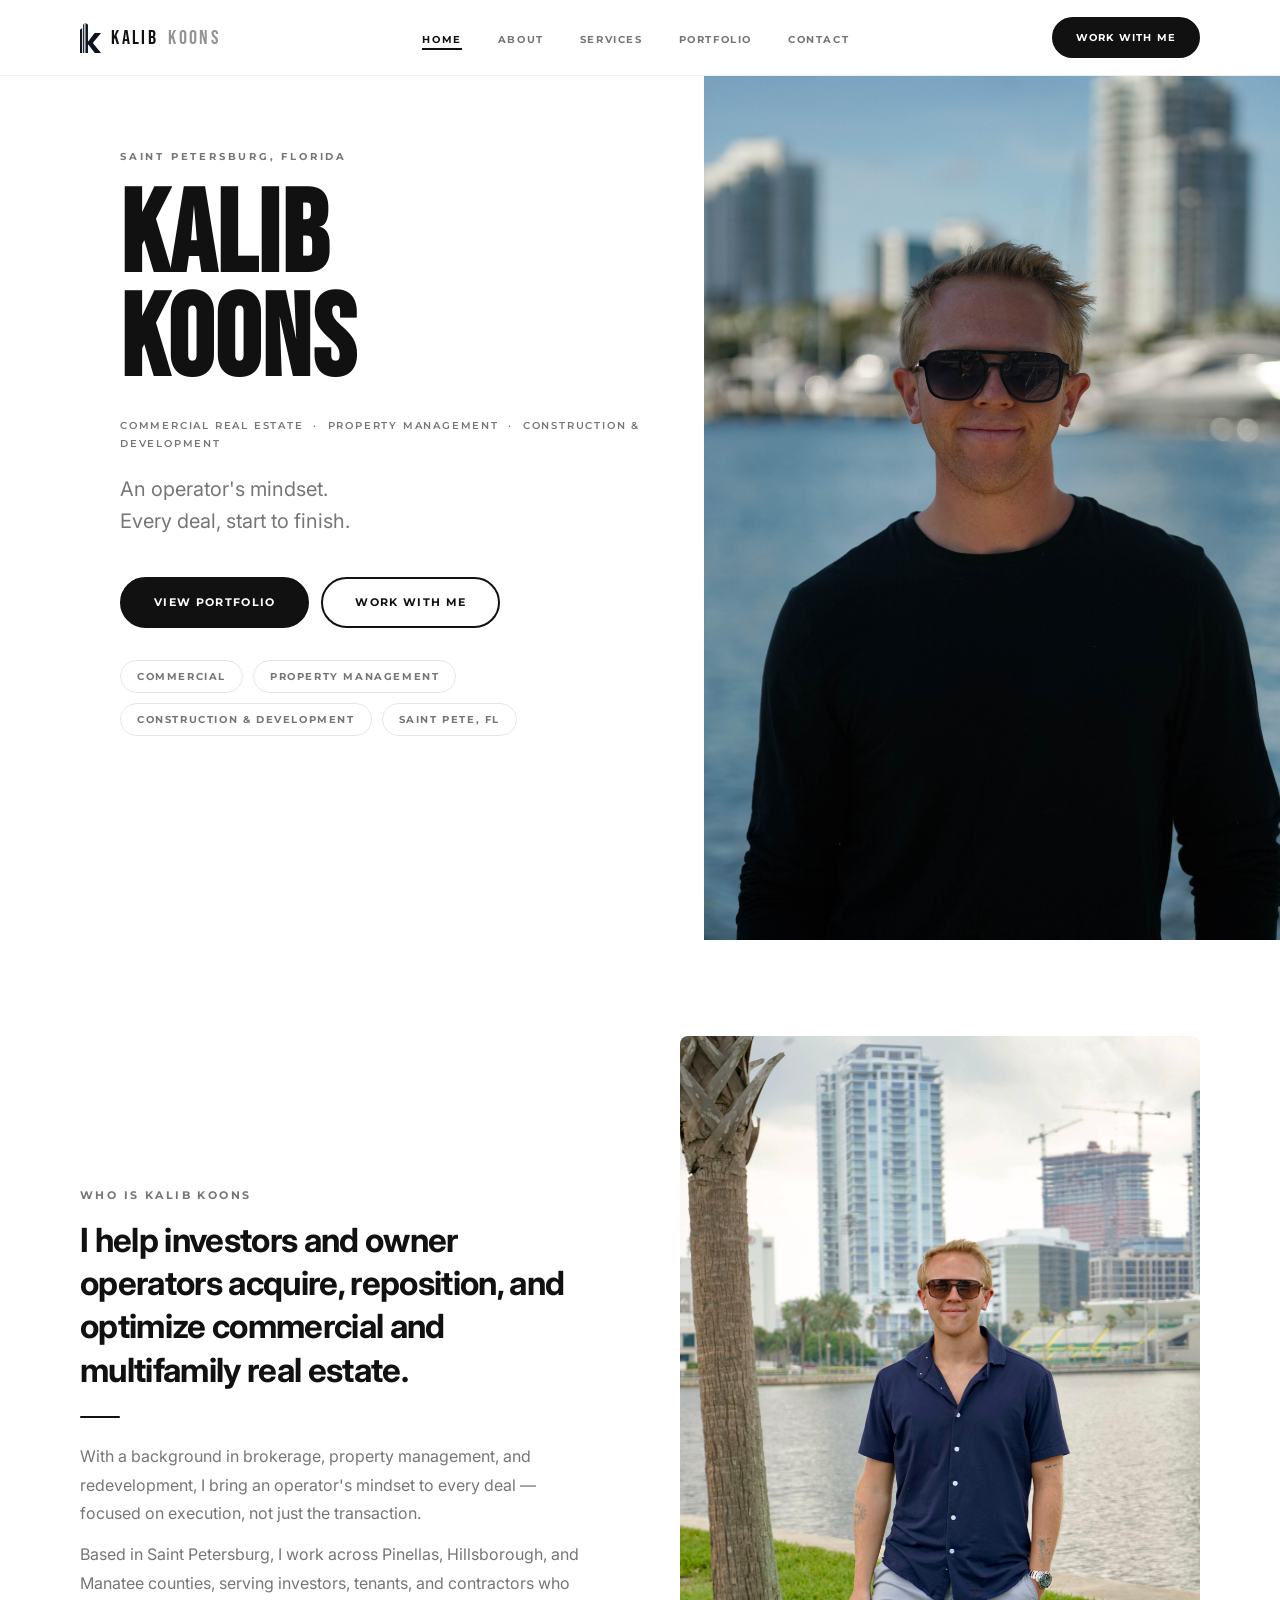
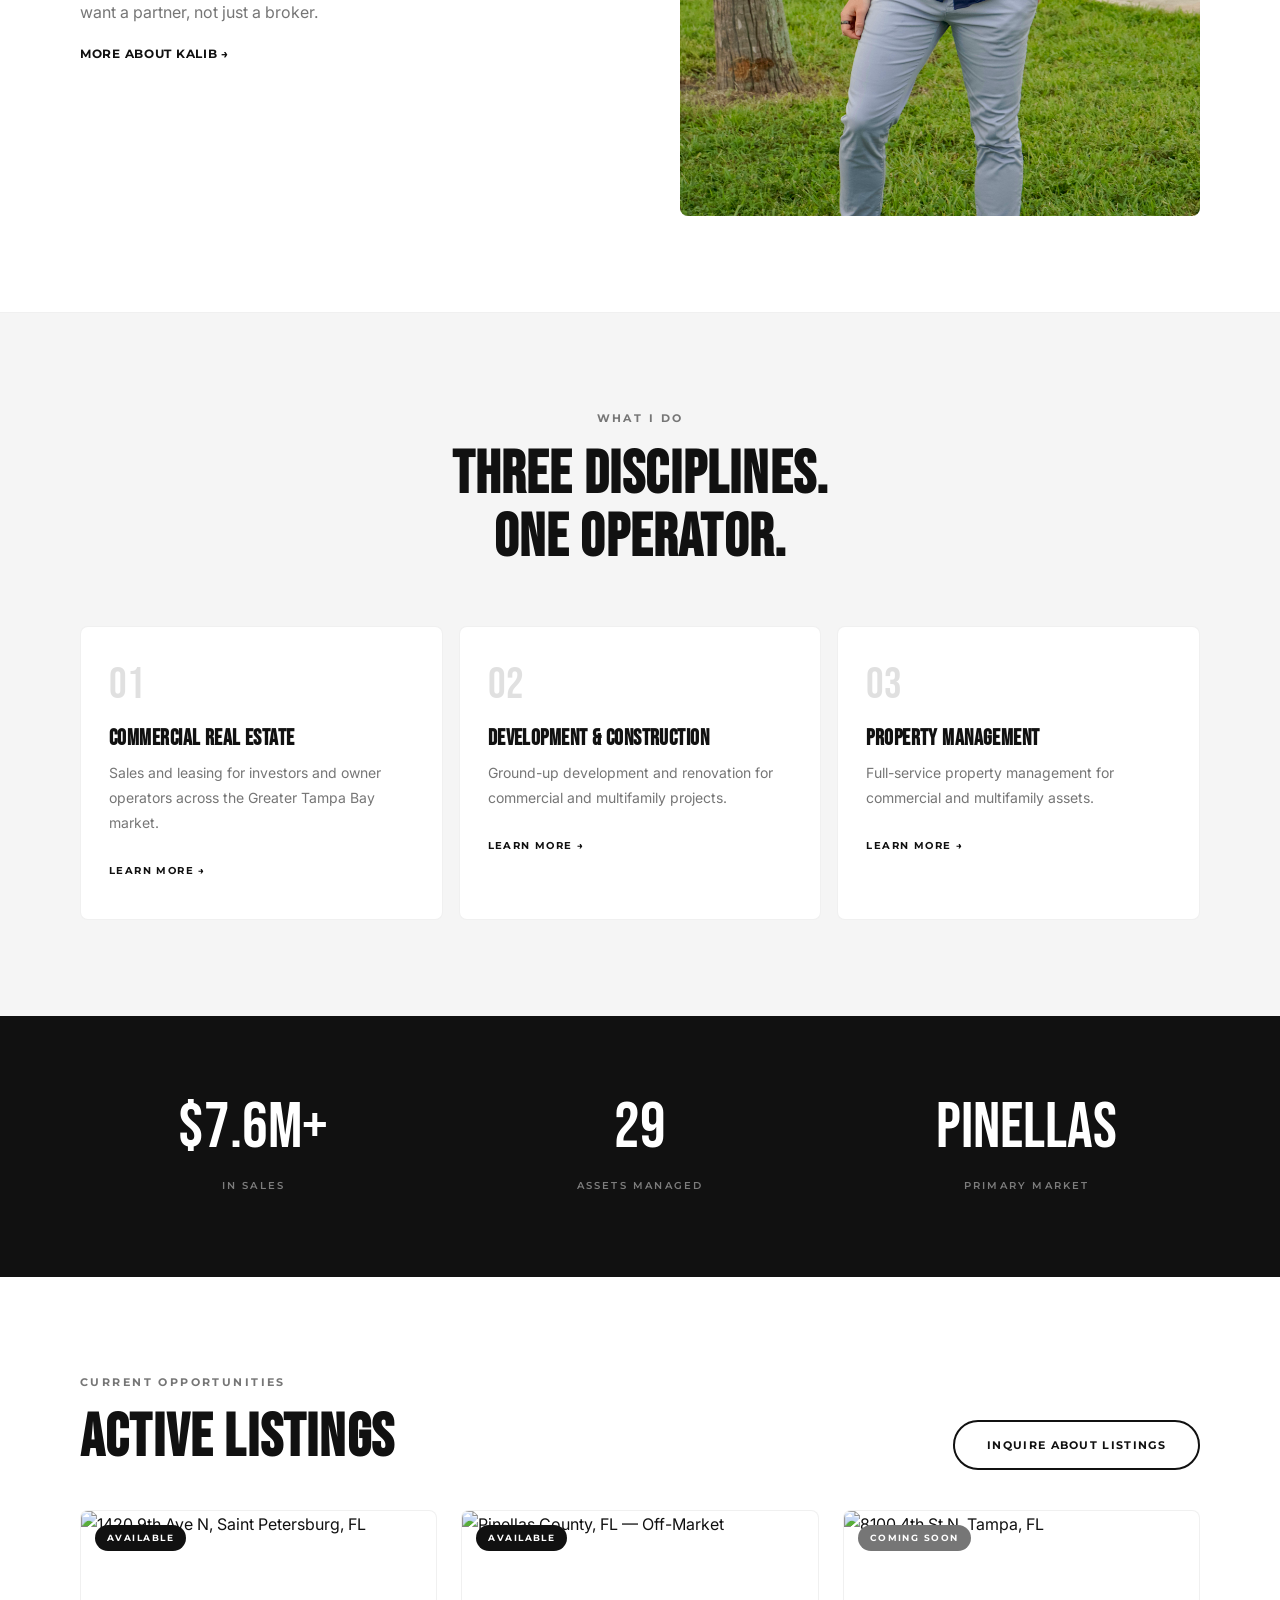
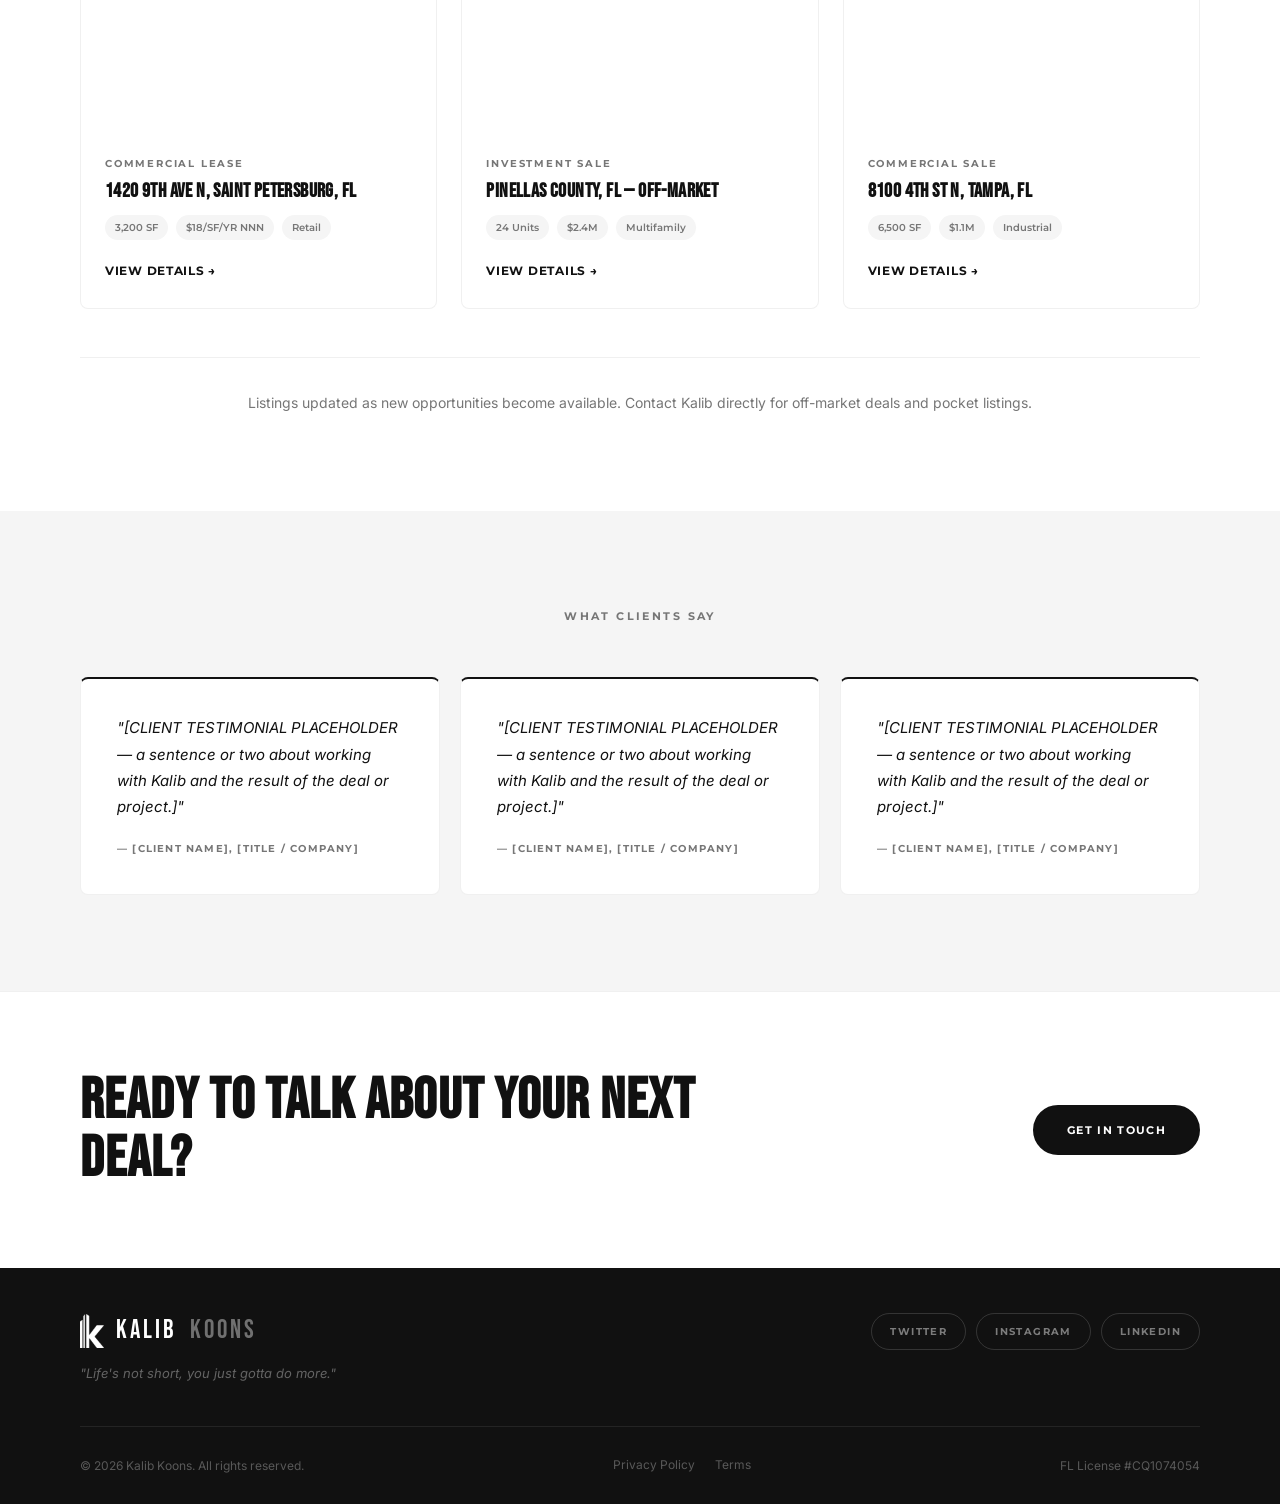
==== index.html @ 5cb5d283 "Eliminate all inline CSS in favor of style.css classes - about.html: lifestyle photo section back to" ====
<!DOCTYPE html>
<html lang="en">
<head>
  <meta charset="UTF-8">
  <meta name="viewport" content="width=device-width, initial-scale=1.0">
  <meta name="description" content="Kalib Koons — Commercial real estate broker, multifamily investor, and developer serving Saint Petersburg and the Greater Tampa Bay area.">
  <title>Kalib Koons — Commercial Real Estate | Saint Petersburg, FL</title>
  <link rel="preconnect" href="https://fonts.googleapis.com">
  <link rel="preconnect" href="https://fonts.gstatic.com" crossorigin>
  <link href="https://fonts.googleapis.com/css2?family=Bebas+Neue&family=Inter:ital,wght@0,300;0,400;0,500;0,600;0,700;1,300;1,400&family=Montserrat:wght@400;500;600;700&display=swap" rel="stylesheet">
  <link rel="icon" type="image/svg+xml" href="favicon.svg">
  <link rel="stylesheet" href="style.css?v=6">
  <link rel="canonical" href="https://kalibkoons.com/">
  <meta property="og:type" content="website">
  <meta property="og:url" content="https://kalibkoons.com/">
  <meta property="og:title" content="Kalib Koons — Commercial Real Estate | Saint Petersburg, FL">
  <meta property="og:description" content="Commercial real estate broker, multifamily investor, and developer serving Saint Petersburg and the Greater Tampa Bay area.">
  <meta property="og:image" content="https://dljackson97.github.io/kalibkoons/images/DSC01007.jpeg">
  <meta name="twitter:card" content="summary_large_image">
  <meta name="twitter:site" content="@kalibkoons">
  <meta name="twitter:title" content="Kalib Koons — Commercial Real Estate | Saint Petersburg, FL">
  <meta name="twitter:description" content="Commercial real estate broker, multifamily investor, and developer serving Saint Petersburg and the Greater Tampa Bay area.">
  <meta name="twitter:image" content="https://dljackson97.github.io/kalibkoons/images/DSC01007.jpeg">
  <script type="application/ld+json">
  {
    "@context": "https://schema.org",
    "@type": "RealEstateAgent",
    "name": "Kalib Koons",
    "description": "Commercial real estate broker, multifamily investor, property manager, and developer serving Saint Petersburg and the Greater Tampa Bay area.",
    "url": "https://kalibkoons.com",
    "telephone": "+12182326595",
    "email": "kalib@kalibkoons.com",
    "image": "https://dljackson97.github.io/kalibkoons/images/DSC01007.jpeg",
    "address": {
      "@type": "PostalAddress",
      "addressLocality": "Saint Petersburg",
      "addressRegion": "FL",
      "addressCountry": "US"
    },
    "areaServed": [
      "Pinellas County, Florida",
      "Hillsborough County, Florida",
      "Manatee County, Florida"
    ],
    "knowsAbout": ["Commercial Real Estate", "Multifamily Investing", "Property Management", "Real Estate Development"],
    "sameAs": [
      "https://www.instagram.com/kalibkoons/",
      "https://x.com/kalibkoons",
      "https://www.linkedin.com/in/koonsrealty/"
    ]
  }
  </script>
</head>
<body>

  <!-- NAVIGATION -->
  <nav class="nav" id="nav">
    <div class="nav__inner">
      <a href="index.html" class="nav__logo"><img src="images/logos/koons-real-estate-icon.png?v=2" alt="Koons Real Estate" class="nav__logo-img">KALIB <span>KOONS</span></a>
      <button class="nav__toggle" id="navToggle" aria-label="Toggle navigation">
        <span></span><span></span><span></span>
      </button>
      <ul class="nav__links" id="navLinks">
        <li><a href="index.html" class="active">Home</a></li>
        <li><a href="about.html">About</a></li>
        <li><a href="services.html">Services</a></li>
        <li><a href="portfolio.html">Portfolio</a></li>
        <li><a href="contact.html">Contact</a></li>
      </ul>
      <a href="contact.html#form" class="btn btn--nav">Work With Me</a>
    </div>
  </nav>

  <!-- HERO — split layout -->
  <section class="hero">
    <div class="hero__left">
      <div class="hero__content">
        <p class="hero__eyebrow">Saint Petersburg, Florida</p>
        <h1 class="hero__name">KALIB<br>KOONS</h1>
        <p class="hero__disciplines">Commercial Real Estate &nbsp;·&nbsp; Property Management &nbsp;·&nbsp; Construction &amp; Development</p>
        <p class="hero__statement">An operator's mindset.<br>Every deal, start to finish.</p>
        <div class="hero__ctas">
          <a href="portfolio.html" class="btn btn--primary">View Portfolio</a>
          <a href="contact.html#form" class="btn btn--outline">Work With Me</a>
        </div>
        <div class="tags">
          <span class="tag">Commercial</span>
          <span class="tag">Property Management</span>
          <span class="tag">Construction &amp; Development</span>
          <span class="tag">Saint Pete, FL</span>
        </div>
      </div>
    </div>
    <div class="hero__right">
      <img src="images/DSC01007.jpeg" alt="Kalib Koons" class="hero__photo">
    </div>
  </section>

  <!-- INTRO -->
  <section class="section intro">
    <div class="container">
      <div class="intro__grid">
        <div class="intro__text reveal">
          <span class="label">Who is Kalib Koons</span>
          <h2>I help investors and owner operators acquire, reposition, and optimize commercial and multifamily real estate.</h2>
          <div class="divider"></div>
          <p>With a background in brokerage, property management, and redevelopment, I bring an operator's mindset to every deal — focused on execution, not just the transaction.</p>
          <p>Based in Saint Petersburg, I work across Pinellas, Hillsborough, and Manatee counties, serving investors, tenants, and contractors who want a partner, not just a broker.</p>
          <a href="about.html" class="btn btn--text">More About Kalib →</a>
        </div>
        <div class="intro__image reveal">
          <img src="images/DSC04040.jpeg" alt="Kalib Koons — Saint Petersburg, FL" class="intro-photo">
        </div>
      </div>
    </div>
  </section>

  <!-- BUSINESS LINES -->
  <section class="section business-lines">
    <div class="container">
      <span class="label text-center reveal">What I Do</span>
      <h2 class="section-title text-center reveal">Three Disciplines.<br>One Operator.</h2>
      <div class="cards-grid">
        <a href="services.html#brokerage" class="card reveal">
          <div class="card__icon">01</div>
          <h3>Commercial Real Estate</h3>
          <p>Sales and leasing for investors and owner operators across the Greater Tampa Bay market.</p>
          <span class="card__link">Learn More →</span>
        </a>
        <a href="services.html#development" class="card reveal">
          <div class="card__icon">02</div>
          <h3>Development &amp; Construction</h3>
          <p>Ground-up development and renovation for commercial and multifamily projects.</p>
          <span class="card__link">Learn More →</span>
        </a>
        <a href="services.html#management" class="card reveal">
          <div class="card__icon">03</div>
          <h3>Property Management</h3>
          <p>Full-service property management for commercial and multifamily assets.</p>
          <span class="card__link">Learn More →</span>
        </a>
      </div>
    </div>
  </section>

  <!-- STATS -->
  <section class="stats-bar">
    <div class="container">
      <div class="stats-grid">
        <div class="stat reveal">
          <span class="stat__number">$7.6M+</span>
          <span class="stat__label">In Sales</span>
        </div>
        <div class="stat reveal">
          <span class="stat__number">29</span>
          <span class="stat__label">Assets Managed</span>
        </div>
        <div class="stat reveal">
          <span class="stat__number">Pinellas</span>
          <span class="stat__label">Primary Market</span>
        </div>
      </div>
    </div>
  </section>

  <!-- ACTIVE LISTINGS -->
  <section class="section listings-preview">
    <div class="container">
      <span class="label reveal">Current Opportunities</span>
      <div class="listings-header reveal">
        <h2 class="section-title">Active Listings</h2>
        <a href="contact.html" class="btn btn--outline">Inquire About Listings</a>
      </div>
      <div class="listings-grid" id="listingsGrid"></div>
      <p class="listings-note reveal">Listings updated as new opportunities become available. Contact Kalib directly for off-market deals and pocket listings.</p>
    </div>
  </section>

  <!-- LISTING DETAIL MODAL -->
  <div class="listing-modal" id="listingModal" aria-hidden="true">
    <div class="listing-modal__overlay" id="listingModalOverlay"></div>
    <div class="listing-modal__panel" role="dialog" aria-modal="true" aria-labelledby="listingModalTitle">
      <button class="listing-modal__close" id="listingModalClose" aria-label="Close">&times;</button>
      <div class="listing-modal__image">
        <img id="listingModalImage" src="" alt="">
        <span class="listing-badge" id="listingModalBadge">Available</span>
      </div>
      <div class="listing-modal__body">
        <p class="listing-card__type" id="listingModalType">Commercial Lease</p>
        <h3 id="listingModalTitle">Address</h3>
        <div class="listing-card__stats" id="listingModalStats"></div>
        <p class="listing-modal__desc" id="listingModalDesc"></p>
        <a href="contact.html#form" class="btn btn--primary">Contact Kalib About This Listing</a>
      </div>
    </div>
  </div>

  <!-- TESTIMONIALS -->
  <section class="section testimonials">
    <div class="container">
      <span class="label text-center reveal">What Clients Say</span>
      <div class="testimonials-grid">
        <div class="testimonial reveal">
          <p class="testimonial__quote">"[CLIENT TESTIMONIAL PLACEHOLDER — a sentence or two about working with Kalib and the result of the deal or project.]"</p>
          <p class="testimonial__author">— [Client Name], [Title / Company]</p>
        </div>
        <div class="testimonial reveal">
          <p class="testimonial__quote">"[CLIENT TESTIMONIAL PLACEHOLDER — a sentence or two about working with Kalib and the result of the deal or project.]"</p>
          <p class="testimonial__author">— [Client Name], [Title / Company]</p>
        </div>
        <div class="testimonial reveal">
          <p class="testimonial__quote">"[CLIENT TESTIMONIAL PLACEHOLDER — a sentence or two about working with Kalib and the result of the deal or project.]"</p>
          <p class="testimonial__author">— [Client Name], [Title / Company]</p>
        </div>
      </div>
    </div>
  </section>

  <!-- CTA BANNER -->
  <section class="cta-banner">
    <div class="container">
      <div class="cta-banner__inner reveal">
        <h2>Ready to talk about your next deal?</h2>
        <a href="contact.html#form" class="btn btn--primary">Get In Touch</a>
      </div>
    </div>
  </section>

  <!-- FOOTER -->
  <footer class="footer">
    <div class="container">
      <div class="footer__main">
        <div class="footer__brand">
          <p class="footer__logo"><img src="images/logos/koons-real-estate-icon-white.png?v=2" alt="Koons Real Estate" class="footer__logo-img">KALIB <span>KOONS</span></p>
        </div>
        <div class="footer__social">
          <a href="https://x.com/kalibkoons" target="_blank" rel="noopener">Twitter</a>
          <a href="https://www.instagram.com/kalibkoons/" target="_blank" rel="noopener">Instagram</a>
          <a href="https://www.linkedin.com/in/koonsrealty/" target="_blank" rel="noopener">LinkedIn</a>
        </div>
        <p class="footer__tagline">"Life's not short, you just gotta do more."</p>
      </div>
      <div class="footer__bottom">
        <p>&copy; 2026 Kalib Koons. All rights reserved.</p>
        <div class="footer__legal-links">
          <a href="privacy.html">Privacy Policy</a>
          <a href="terms.html">Terms</a>
        </div>
        <p>FL License #CQ1074054</p>
      </div>
    </div>
  </footer>

  <script src="listings-data.js"></script>
  <script src="main.js"></script>
</body>
</html>
---- style.css ----
/* === VARIABLES === */
:root {
  --bg-base: #FFFFFF;
  --bg-surface: #F5F5F5;
  --bg-dark: #111111;
  --text: #111111;
  --text-muted: #767676;
  --text-light: #FFFFFF;
  --border: rgba(0, 0, 0, 0.1);
  --border-subtle: rgba(0, 0, 0, 0.06);

  --font-display: 'Bebas Neue', sans-serif;
  --font-body: 'Inter', sans-serif;
  --font-accent: 'Montserrat', sans-serif;

  --max-width: 1200px;
  --nav-height: 76px;
  --transition: 0.3s ease;
}

/* Ensure [hidden] works even inside flex/grid containers */
[hidden] { display: none !important; }

/* === RESET === */
*, *::before, *::after { box-sizing: border-box; margin: 0; padding: 0; }
html { scroll-behavior: smooth; }
body {
  background: var(--bg-base);
  color: var(--text);
  font-family: var(--font-body);
  font-size: 16px;
  line-height: 1.7;
  -webkit-font-smoothing: antialiased;
}
img { display: block; max-width: 100%; height: auto; }
a { color: inherit; text-decoration: none; }
ul { list-style: none; }
button { cursor: pointer; border: none; background: none; font-family: inherit; }

/* === LAYOUT === */
.container {
  width: 100%;
  max-width: var(--max-width);
  margin: 0 auto;
  padding: 0 40px;
}
.section { padding: 96px 0; }
.section--flush { padding-top: 0; padding-bottom: 0; }
.text-center { text-align: center; }

/* === TYPOGRAPHY === */
h1, h2, h3, h4 {
  font-family: var(--font-display);
  line-height: 1.05;
  letter-spacing: 0.02em;
  color: var(--text);
}
h2 { font-size: clamp(36px, 5vw, 60px); }
h3 { font-size: clamp(20px, 2.5vw, 28px); }
p { color: var(--text-muted); line-height: 1.8; }

.label {
  font-family: var(--font-accent);
  font-size: 11px;
  font-weight: 700;
  letter-spacing: 0.22em;
  text-transform: uppercase;
  color: var(--text-muted);
  margin-bottom: 16px;
  display: block;
}
.section-title { color: var(--text); margin-bottom: 56px; }

/* === BUTTONS — pill shaped === */
.btn {
  display: inline-block;
  font-family: var(--font-accent);
  font-size: 11px;
  font-weight: 700;
  letter-spacing: 0.12em;
  text-transform: uppercase;
  padding: 14px 32px;
  border-radius: 50px;
  border: 2px solid transparent;
  transition: var(--transition);
  cursor: pointer;
}
.btn--block { width: 100%; text-align: center; }
.btn--primary {
  background: var(--text);
  color: var(--text-light);
  border-color: var(--text);
}
.btn--primary:hover {
  background: transparent;
  color: var(--text);
}
.btn--outline {
  background: transparent;
  border-color: var(--text);
  color: var(--text);
}
.btn--outline:hover {
  background: var(--text);
  color: var(--text-light);
}
.btn--inverse {
  background: var(--text-light);
  color: var(--text);
  border-color: var(--text-light);
}
.btn--inverse:hover {
  background: transparent;
  color: var(--text-light);
}
.btn--outline-light {
  background: transparent;
  border-color: rgba(255,255,255,0.4);
  color: var(--text-light);
}
.btn--outline-light:hover {
  background: rgba(255,255,255,0.1);
  border-color: var(--text-light);
}
.btn--nav {
  background: var(--text);
  color: var(--text-light);
  border-color: var(--text);
  padding: 10px 22px;
  font-size: 10px;
}
.btn--nav:hover {
  background: transparent;
  color: var(--text);
}
.btn--text {
  color: var(--text);
  font-family: var(--font-accent);
  font-size: 12px;
  font-weight: 700;
  letter-spacing: 0.06em;
  display: inline-flex;
  align-items: center;
  gap: 6px;
  transition: gap var(--transition);
  border: none;
  padding: 0;
  border-radius: 0;
  background: none;
  text-transform: uppercase;
}
.btn--text:hover { gap: 10px; }

/* === TAG PILLS === */
.tags { display: flex; gap: 10px; flex-wrap: wrap; margin-top: 32px; }
.tag {
  font-family: var(--font-accent);
  font-size: 10px;
  font-weight: 700;
  letter-spacing: 0.16em;
  text-transform: uppercase;
  color: var(--text-muted);
  padding: 7px 16px;
  border: 1.5px solid var(--border);
  border-radius: 50px;
}

/* === NAVIGATION === */
.nav {
  position: fixed;
  top: 0;
  left: 0;
  width: 100%;
  z-index: 1000;
  height: var(--nav-height);
  background: rgba(255, 255, 255, 0.96);
  -webkit-backdrop-filter: blur(12px);
  backdrop-filter: blur(12px);
  border-bottom: 1px solid var(--border-subtle);
  transition: box-shadow var(--transition);
}
.nav.scrolled { box-shadow: 0 2px 24px rgba(0,0,0,0.06); }
.nav__inner {
  display: flex;
  align-items: center;
  justify-content: space-between;
  height: 100%;
  max-width: var(--max-width);
  margin: 0 auto;
  padding: 0 40px;
}
.nav__logo {
  font-family: var(--font-display);
  font-size: 20px;
  letter-spacing: 0.12em;
  color: var(--text);
  flex-shrink: 0;
  display: flex;
  align-items: center;
  gap: 10px;
}
.nav__logo span { opacity: 0.45; }
.nav__logo-img { height: 30px; width: auto; display: block; }
.nav__links { display: flex; gap: 36px; align-items: center; }
.nav__links a {
  font-family: var(--font-accent);
  font-size: 10px;
  font-weight: 700;
  letter-spacing: 0.16em;
  text-transform: uppercase;
  color: var(--text-muted);
  transition: color var(--transition);
  position: relative;
}
.nav__links a::after {
  content: '';
  position: absolute;
  bottom: -4px;
  left: 0;
  width: 0;
  height: 1.5px;
  background: var(--text);
  transition: width var(--transition);
}
.nav__links a:hover,
.nav__links a.active { color: var(--text); }
.nav__links a:hover::after,
.nav__links a.active::after { width: 100%; }

.nav__toggle {
  display: none;
  flex-direction: column;
  gap: 5px;
  padding: 6px;
}
.nav__toggle span {
  display: block;
  width: 22px;
  height: 1.5px;
  background: var(--text);
  transition: var(--transition);
  transform-origin: center;
}
.nav__toggle.open span:nth-child(1) { transform: translateY(6.5px) rotate(45deg); }
.nav__toggle.open span:nth-child(2) { opacity: 0; }
.nav__toggle.open span:nth-child(3) { transform: translateY(-6.5px) rotate(-45deg); }

/* === HERO — split layout === */
.hero {
  display: grid;
  grid-template-columns: 55% 45%;
  min-height: 100vh;
  padding-top: var(--nav-height);
  overflow: hidden;
}
.hero__left {
  display: flex;
  align-items: flex-start;
  justify-content: flex-end;
  background: var(--bg-base);
  padding: 72px 64px 80px 40px;
}
.hero__content { max-width: 520px; width: 100%; }
.hero__eyebrow {
  font-family: var(--font-accent);
  font-size: 10px;
  font-weight: 700;
  letter-spacing: 0.28em;
  text-transform: uppercase;
  color: var(--text-muted);
  margin-bottom: 20px;
}
.hero__name {
  font-family: var(--font-display);
  font-size: clamp(72px, 9vw, 136px);
  color: var(--text);
  line-height: 0.9;
  margin-bottom: 24px;
  letter-spacing: 0.01em;
}
.hero__disciplines {
  font-family: var(--font-accent);
  font-size: 10px;
  font-weight: 600;
  letter-spacing: 0.18em;
  text-transform: uppercase;
  color: var(--text-muted);
  margin-bottom: 20px;
}
.hero__statement {
  font-size: clamp(16px, 1.6vw, 20px);
  color: var(--text-muted);
  font-weight: 400;
  line-height: 1.6;
  margin-bottom: 40px;
  max-width: 400px;
}
.hero__ctas { display: flex; gap: 12px; flex-wrap: wrap; }
.hero__right {
  overflow: hidden;
  background: var(--bg-surface);
  position: relative;
}
.hero__photo {
  width: 100%;
  height: 100%;
  min-height: calc(100vh - var(--nav-height));
  object-fit: cover;
  object-position: 50% 15%;
  display: block;
}

/* === INTRO SECTION === */
.intro { background: var(--bg-base); border-bottom: 1px solid var(--border-subtle); }
.intro__grid {
  display: grid;
  grid-template-columns: 1fr 1fr;
  gap: 80px;
  align-items: center;
}
.intro__text .label { margin-bottom: 14px; }
.intro__text h2 {
  font-family: var(--font-body);
  font-size: clamp(22px, 2.6vw, 34px);
  font-weight: 700;
  letter-spacing: -0.02em;
  line-height: 1.3;
  color: var(--text);
  margin-bottom: 20px;
}
.intro__text p { margin-bottom: 12px; }

/* === BUSINESS LINES === */
.business-lines { background: var(--bg-surface); }
.cards-grid {
  display: grid;
  grid-template-columns: repeat(3, 1fr);
  gap: 16px;
  margin-top: 16px;
}
.card {
  background: var(--bg-base);
  padding: 36px 28px;
  border-radius: 8px;
  border: 1px solid var(--border-subtle);
  transition: box-shadow var(--transition), transform var(--transition);
  display: block;
  color: inherit;
}
.card:hover {
  box-shadow: 0 8px 32px rgba(0,0,0,0.08);
  transform: translateY(-3px);
}
.card__icon {
  font-family: var(--font-display);
  font-size: 44px;
  color: rgba(0,0,0,0.12);
  line-height: 1;
  margin-bottom: 20px;
}
.card h3 { font-size: 22px; color: var(--text); margin-bottom: 10px; }
.card p { font-size: 14px; margin-bottom: 20px; }
.card__link {
  font-family: var(--font-accent);
  font-size: 10px;
  font-weight: 700;
  letter-spacing: 0.14em;
  text-transform: uppercase;
  color: var(--text);
  transition: opacity var(--transition);
}
.card__link:hover { opacity: 0.6; }

/* === ACTIVE LISTINGS === */
.listings-preview { background: var(--bg-base); }
.listings-header {
  display: flex;
  align-items: flex-end;
  justify-content: space-between;
  margin-bottom: 40px;
}
.listings-header h2 { margin-bottom: 0; }
.listings-grid {
  display: grid;
  grid-template-columns: repeat(3, 1fr);
  gap: 24px;
}
.listing-card {
  border: 1px solid var(--border-subtle);
  border-radius: 8px;
  overflow: hidden;
  background: var(--bg-base);
  transition: box-shadow var(--transition), transform var(--transition);
}
.listing-card:hover {
  box-shadow: 0 8px 32px rgba(0,0,0,0.08);
  transform: translateY(-3px);
}
.listing-card__image { position: relative; overflow: hidden; }
.listing-card__image img,
.listing-card__image .img-placeholder { height: 220px; }
.listing-card__image .img-placeholder { border-radius: 0; border: none; }
.listing-badge {
  position: absolute;
  top: 14px;
  left: 14px;
  font-family: var(--font-accent);
  font-size: 9px;
  font-weight: 700;
  letter-spacing: 0.16em;
  text-transform: uppercase;
  background: var(--text);
  color: var(--text-light);
  padding: 5px 12px;
  border-radius: 50px;
}
.listing-badge--leased { background: var(--text-muted); }
.listing-card__body { padding: 24px; }
.listing-card__type {
  font-family: var(--font-accent);
  font-size: 10px;
  font-weight: 700;
  letter-spacing: 0.18em;
  text-transform: uppercase;
  color: var(--text-muted);
  margin-bottom: 6px;
}
.listing-card__address {
  font-family: var(--font-display);
  font-size: 20px;
  color: var(--text);
  margin-bottom: 12px;
  line-height: 1.2;
}
.listing-card__stats {
  display: flex;
  gap: 8px;
  flex-wrap: wrap;
  margin-bottom: 16px;
}
.listing-card__stats span {
  font-family: var(--font-accent);
  font-size: 10px;
  font-weight: 600;
  color: var(--text-muted);
  background: var(--bg-surface);
  padding: 4px 10px;
  border-radius: 50px;
}
.listings-note {
  text-align: center;
  font-size: 14px;
  margin-top: 48px;
  padding-top: 32px;
  border-top: 1px solid var(--border-subtle);
}
.listing-card { cursor: pointer; }
.listing-card__image img { width: 100%; height: 220px; object-fit: cover; }
.listing-badge--muted { background: var(--text-muted); }

/* === LISTING DETAIL MODAL === */
.listing-modal {
  display: none;
  position: fixed;
  inset: 0;
  z-index: 1000;
  align-items: center;
  justify-content: center;
  padding: 24px;
}
.listing-modal.open { display: flex; }
.listing-modal__overlay {
  position: absolute;
  inset: 0;
  background: rgba(17, 17, 17, 0.72);
  opacity: 0;
  transition: opacity var(--transition);
}
.listing-modal.open .listing-modal__overlay { opacity: 1; }
.listing-modal__panel {
  position: relative;
  background: var(--bg-base);
  border-radius: 12px;
  max-width: 640px;
  width: 100%;
  max-height: 88vh;
  overflow-y: auto;
  transform: translateY(16px) scale(0.98);
  opacity: 0;
  transition: transform var(--transition), opacity var(--transition);
  box-shadow: 0 24px 64px rgba(0, 0, 0, 0.24);
}
.listing-modal.open .listing-modal__panel {
  transform: translateY(0) scale(1);
  opacity: 1;
}
.listing-modal__close {
  position: absolute;
  top: 16px;
  right: 16px;
  width: 36px;
  height: 36px;
  border-radius: 50%;
  background: var(--bg-base);
  color: var(--text);
  font-size: 22px;
  line-height: 1;
  display: flex;
  align-items: center;
  justify-content: center;
  z-index: 2;
  box-shadow: 0 2px 12px rgba(0, 0, 0, 0.15);
  transition: background var(--transition);
}
.listing-modal__close:hover { background: var(--bg-surface); }
.listing-modal__image { position: relative; }
.listing-modal__image img { width: 100%; height: 320px; object-fit: cover; }
.listing-modal__body { padding: 32px; }
.listing-modal__body h3 {
  font-size: clamp(24px, 3vw, 32px);
  margin-bottom: 16px;
  line-height: 1.15;
}
.listing-modal__desc {
  margin: 20px 0 28px;
  font-size: 15px;
}
@media (max-width: 640px) {
  .listing-modal__image img { height: 220px; }
  .listing-modal__body { padding: 24px; }
}

/* === STATS BAR === */
.stats-bar { padding: 80px 0; background: var(--bg-dark); }
.stats-grid {
  display: grid;
  grid-template-columns: repeat(3, 1fr);
  gap: 40px;
  text-align: center;
}
.stat__number {
  display: block;
  font-family: var(--font-display);
  font-size: clamp(40px, 5vw, 68px);
  color: var(--text-light);
  line-height: 1;
  margin-bottom: 10px;
}
.stat__label {
  font-family: var(--font-accent);
  font-size: 10px;
  font-weight: 600;
  letter-spacing: 0.22em;
  text-transform: uppercase;
  color: rgba(255,255,255,0.45);
}

/* === TESTIMONIALS === */
.testimonials { background: var(--bg-surface); }
.testimonials-grid {
  display: grid;
  grid-template-columns: repeat(3, 1fr);
  gap: 20px;
  margin-top: 52px;
}
.testimonial {
  background: var(--bg-base);
  padding: 36px;
  border-radius: 8px;
  border: 1px solid var(--border-subtle);
  border-top: 2px solid var(--text);
}
.testimonial__quote {
  font-size: 15px;
  color: var(--text);
  line-height: 1.75;
  font-style: italic;
  margin-bottom: 20px;
}
.testimonial__author {
  font-family: var(--font-accent);
  font-size: 10px;
  font-weight: 700;
  letter-spacing: 0.12em;
  text-transform: uppercase;
  color: var(--text-muted);
}

/* === CTA BANNER === */
.cta-banner { padding: 80px 0; background: var(--bg-base); border-top: 1px solid var(--border-subtle); }
.cta-banner__inner {
  display: flex;
  align-items: center;
  justify-content: space-between;
  gap: 48px;
}
.cta-banner__inner h2 {
  font-size: clamp(32px, 4.5vw, 60px);
  color: var(--text);
  max-width: 620px;
  line-height: 1.0;
}

/* === IMAGE PLACEHOLDERS === */
.img-placeholder {
  background: var(--bg-surface);
  border: 1.5px dashed var(--border);
  border-radius: 8px;
  display: flex;
  align-items: center;
  justify-content: center;
  color: var(--text-muted);
  font-family: var(--font-accent);
  font-size: 10px;
  font-weight: 700;
  letter-spacing: 0.18em;
  text-transform: uppercase;
  text-align: center;
  padding: 24px;
}
.img-placeholder--tall { min-height: 500px; }
.img-placeholder--card { min-height: 220px; border-radius: 0; }
.img-placeholder--wide { aspect-ratio: 16/9; min-height: 200px; }

/* === PAGE HERO === */
.page-hero {
  padding: 120px 0 56px;
  border-bottom: 1px solid var(--border-subtle);
  background: var(--bg-base);
}
.page-hero h1 {
  font-size: clamp(44px, 6vw, 84px);
  color: var(--text);
  line-height: 0.92;
  margin-top: 16px;
}
.page-hero p {
  font-size: 18px;
  max-width: 520px;
  margin-top: 24px;
  line-height: 1.7;
  color: var(--text-muted);
}

/* === DIVIDER === */
.divider { width: 40px; height: 2px; background: var(--text); border-radius: 1px; margin: 24px 0; }
.divider--center { margin: 24px auto; }

/* === ABOUT PAGE === */
.about-story__grid {
  display: grid;
  grid-template-columns: 1fr 1fr;
  gap: 80px;
  align-items: start;
}
.about-story__text h2 {
  font-family: var(--font-body);
  font-size: clamp(24px, 3vw, 36px);
  font-weight: 700;
  letter-spacing: -0.02em;
  line-height: 1.3;
  color: var(--text);
  margin-bottom: 24px;
}
.about-story__text p { margin-bottom: 16px; }

.about-lifestyle-photo {
  width: 100%;
  max-height: 480px;
  object-fit: cover;
  object-position: center 30%;
  border-radius: 8px;
}

.about-personal { background: var(--bg-surface); }
.about-personal__grid {
  display: grid;
  grid-template-columns: repeat(3, 1fr);
  gap: 20px;
}
.about-personal__item {
  background: var(--bg-base);
  padding: 32px;
  border-radius: 8px;
  border: 1px solid var(--border-subtle);
  border-top: 2px solid var(--text);
}
.about-personal__item h4 { font-size: 20px; color: var(--text); margin-bottom: 8px; }
.about-personal__item p { font-size: 14px; }

.philosophy { background: var(--bg-surface); padding: 100px 0; }
.philosophy__inner { max-width: 800px; margin: 0 auto; text-align: center; }
.philosophy__inner .label { color: var(--text-muted); }
.philosophy__inner blockquote {
  font-family: var(--font-display);
  font-size: clamp(28px, 4vw, 52px);
  color: var(--text);
  line-height: 1.1;
  margin-bottom: 28px;
}
.philosophy__inner p { font-size: 16px; max-width: 540px; margin: 0 auto; color: var(--text-muted); }
.philosophy__inner p + p { margin-top: 16px; }

/* === SERVICES PAGE === */
.service-section { padding: 80px 0; border-bottom: 1px solid var(--border-subtle); }
.service-section:last-of-type { border-bottom: none; }
.service-section__grid {
  display: grid;
  grid-template-columns: 1fr 1fr;
  gap: 80px;
  align-items: center;
}
.service-section__grid.reverse { direction: rtl; }
.service-section__grid.reverse > * { direction: ltr; }
.service-section__text .label { margin-bottom: 12px; }
.service-section__text h2 {
  font-size: clamp(32px, 4vw, 52px);
  color: var(--text);
  margin-bottom: 20px;
}
.service-section__heading {
  display: flex;
  align-items: flex-end;
  flex-wrap: nowrap;
  gap: 16px;
  margin-bottom: 20px;
}
.service-section__heading h2 {
  margin-bottom: 0;
  white-space: nowrap;
  font-size: clamp(26px, 3.2vw, 44px);
}
.service-section__logo { height: 48px; width: auto; display: block; opacity: 0.9; flex-shrink: 0; }
.service-section__logo--stacked { height: 88px; }
.service-section__text p { margin-bottom: 14px; }
.service-list { margin-top: 28px; display: flex; flex-direction: column; gap: 12px; }
.service-section__text .btn { margin-top: 36px; }
.service-list li {
  display: flex;
  align-items: flex-start;
  gap: 12px;
  font-size: 14px;
  color: var(--text-muted);
  line-height: 1.6;
}
.service-list li::before { content: '—'; color: var(--text); flex-shrink: 0; }

/* === PORTFOLIO PAGE === */
.portfolio-filter { display: flex; gap: 10px; flex-wrap: wrap; margin-bottom: 48px; }
.filter-btn {
  font-family: var(--font-accent);
  font-size: 10px;
  font-weight: 700;
  letter-spacing: 0.16em;
  text-transform: uppercase;
  color: var(--text-muted);
  padding: 9px 20px;
  border: 1.5px solid var(--border);
  border-radius: 50px;
  transition: var(--transition);
  cursor: pointer;
  background: none;
}
.filter-btn:hover,
.filter-btn.active { color: var(--text); border-color: var(--text); }

.portfolio-grid {
  display: grid;
  grid-template-columns: repeat(3, 1fr);
  gap: 20px;
}
.deal-card {
  background: var(--bg-base);
  border: 1px solid var(--border-subtle);
  border-radius: 8px;
  overflow: hidden;
  transition: box-shadow var(--transition), transform var(--transition);
}
.deal-card:hover {
  box-shadow: 0 8px 32px rgba(0,0,0,0.09);
  transform: translateY(-3px);
}
.deal-card__body { padding: 24px; }
.deal-card__type {
  font-family: var(--font-accent);
  font-size: 10px;
  font-weight: 700;
  letter-spacing: 0.18em;
  text-transform: uppercase;
  color: var(--text-muted);
  margin-bottom: 6px;
}
.deal-card__title {
  font-family: var(--font-display);
  font-size: 22px;
  color: var(--text);
  margin-bottom: 10px;
  line-height: 1.15;
}
.deal-card__meta {
  display: flex;
  gap: 8px;
  flex-wrap: wrap;
  margin-bottom: 12px;
  padding-top: 12px;
  border-top: 1px solid var(--border-subtle);
}
.deal-card__meta span {
  font-family: var(--font-accent);
  font-size: 10px;
  font-weight: 600;
  color: var(--text-muted);
  background: var(--bg-surface);
  padding: 4px 10px;
  border-radius: 50px;
}
.deal-card__desc { font-size: 13px; line-height: 1.65; color: var(--text-muted); }

/* === CONTACT PAGE === */
.contact-body {
  background: var(--bg-surface);
  padding: 64px 0 100px;
  scroll-margin-top: calc(var(--nav-height) + 20px);
}
.contact-cols {
  display: grid;
  grid-template-columns: 1fr 1.2fr;
  gap: 80px;
  align-items: start;
}
.contact-left { display: flex; flex-direction: column; gap: 56px; }
.contact-steps { margin-top: 24px; }
.contact-step {
  display: flex;
  gap: 22px;
  padding: 32px 0;
  border-bottom: 1px solid var(--border-subtle);
}
.contact-step:first-child { padding-top: 0; }
.contact-step:last-child { border-bottom: none; padding-bottom: 0; }
.contact-step__num {
  font-family: var(--font-display);
  font-size: 30px;
  color: var(--text);
  opacity: 0.15;
  line-height: 1.1;
  flex-shrink: 0;
  width: 32px;
}
.contact-step__text h4 {
  font-family: var(--font-body);
  font-size: 15px;
  font-weight: 600;
  color: var(--text);
  margin-bottom: 8px;
  letter-spacing: -0.02em;
}
.contact-step__text p {
  font-size: 14px;
  color: var(--text-muted);
  line-height: 1.75;
}
.contact-direct { display: flex; flex-direction: column; gap: 6px; }
.contact-direct .label { display: block; margin-bottom: 12px; }
.contact-direct__link {
  font-size: 17px;
  color: var(--text);
  font-weight: 300;
  transition: opacity var(--transition);
  display: block;
}
.contact-direct__link:hover { opacity: 0.5; }
.contact-direct__social { display: flex; gap: 10px; margin-top: 20px; }
.contact-direct__social a {
  font-family: var(--font-accent);
  font-size: 10px;
  font-weight: 700;
  letter-spacing: 0.16em;
  text-transform: uppercase;
  color: var(--text-muted);
  padding: 9px 18px;
  border: 1.5px solid var(--border);
  border-radius: 50px;
  transition: var(--transition);
}
.contact-direct__social a:hover { color: var(--text); border-color: var(--text); }
/* Right — white card bubble on gray */
.contact-form-card {
  background: var(--bg-base);
  padding: 48px;
  border-radius: 18px;
  box-shadow: 0 2px 24px rgba(0, 0, 0, 0.06);
}
.contact-form-card__heading {
  font-family: var(--font-body);
  font-size: 22px;
  font-weight: 700;
  color: var(--text);
  letter-spacing: -0.03em;
  margin-bottom: 8px;
}
.contact-form-card__sub {
  font-size: 15px;
  color: var(--text-muted);
  margin-bottom: 32px;
  line-height: 1.65;
}
.contact-form-note {
  text-align: center;
  font-size: 12px;
  color: var(--text-muted);
  margin-top: 14px;
  letter-spacing: 0.01em;
}

/* === CONTACT INFO ROW (legacy) === */
.contact-info-row {
  background: var(--bg-surface);
  border-top: 1px solid var(--border-subtle);
  border-bottom: 1px solid var(--border-subtle);
  padding: 48px 0;
}
.contact-info-grid {
  display: grid;
  grid-template-columns: repeat(4, 1fr);
}
.contact-info-item {
  padding: 0 40px;
  border-right: 1px solid var(--border-subtle);
}
.contact-info-item:first-child { padding-left: 0; }
.contact-info-item:last-child { border-right: none; padding-right: 0; }
.contact-info-item .label { display: block; margin-bottom: 10px; }
.contact-info-item a,
.contact-info-item p {
  font-size: 16px;
  color: var(--text);
  font-weight: 300;
  line-height: 1.65;
  transition: opacity var(--transition);
}
.contact-info-item a:hover { opacity: 0.5; }
.contact-socials { display: flex; flex-direction: column; gap: 2px; }
.contact-form-section { background: var(--bg-base); }
.contact-form-wrap { max-width: 600px; margin: 0 auto; }

/* === CONTACT SPLIT === */
.contact-split {
  display: grid;
  grid-template-columns: 40% 60%;
  min-height: calc(100vh - var(--nav-height));
  margin-top: var(--nav-height);
}
.contact-split__info {
  background: var(--bg-dark);
  padding: 72px 56px 80px;
  display: flex;
  flex-direction: column;
}
.contact-split__eyebrow {
  font-family: var(--font-accent);
  font-size: 10px;
  font-weight: 700;
  letter-spacing: 0.2em;
  text-transform: uppercase;
  color: rgba(255, 255, 255, 0.35);
  display: block;
  margin-bottom: 24px;
}
.contact-split__heading {
  font-family: var(--font-display);
  font-size: clamp(64px, 6vw, 96px);
  line-height: 0.88;
  color: var(--text-light);
  margin-bottom: 28px;
}
.contact-split__tagline {
  font-size: 15px;
  color: rgba(255, 255, 255, 0.5);
  line-height: 1.75;
  margin-bottom: 60px;
  font-weight: 300;
  max-width: 300px;
}
.contact-items {
  display: flex;
  flex-direction: column;
  gap: 36px;
  margin-bottom: auto;
}
.contact-item__label {
  font-family: var(--font-accent);
  font-size: 9px;
  font-weight: 700;
  letter-spacing: 0.2em;
  text-transform: uppercase;
  color: rgba(255, 255, 255, 0.3);
  display: block;
  margin-bottom: 6px;
}
.contact-item__value {
  font-size: 18px;
  color: var(--text-light);
  font-weight: 300;
  display: block;
  transition: opacity var(--transition);
}
.contact-item__value:hover { opacity: 0.55; }
.contact-item__text {
  font-size: 15px;
  color: rgba(255, 255, 255, 0.55);
  font-weight: 300;
  line-height: 1.65;
  display: block;
}
.contact-split__social {
  display: flex;
  gap: 10px;
  margin-top: 60px;
  padding-top: 32px;
  border-top: 1px solid rgba(255, 255, 255, 0.1);
}
.contact-split__social a {
  font-family: var(--font-accent);
  font-size: 10px;
  font-weight: 700;
  letter-spacing: 0.16em;
  text-transform: uppercase;
  color: rgba(255, 255, 255, 0.45);
  padding: 9px 18px;
  border: 1.5px solid rgba(255, 255, 255, 0.18);
  border-radius: 50px;
  transition: var(--transition);
}
.contact-split__social a:hover {
  color: var(--text-light);
  border-color: rgba(255, 255, 255, 0.5);
}
.contact-split__form {
  background: var(--bg-surface);
  padding: 72px 72px 80px;
  display: flex;
  flex-direction: column;
  justify-content: flex-start;
}
.contact-split__form-heading {
  font-family: var(--font-accent);
  font-size: 10px;
  font-weight: 700;
  letter-spacing: 0.2em;
  text-transform: uppercase;
  color: var(--text-muted);
  margin-bottom: 32px;
}

/* === CONTACT (legacy) === */
.contact-grid {
  display: grid;
  grid-template-columns: 1fr 1fr;
  gap: 80px;
  padding: 96px 0;
}
.contact-info h3 {
  font-family: var(--font-display);
  font-size: 40px;
  color: var(--text);
  margin-bottom: 16px;
}
.contact-info > p { margin-bottom: 40px; }
.contact-detail { margin-bottom: 28px; }
.contact-detail .label { margin-bottom: 4px; }
.contact-detail a {
  font-size: 20px;
  color: var(--text);
  transition: opacity var(--transition);
  font-weight: 300;
}
.contact-detail a:hover { opacity: 0.6; }
.contact-social { display: flex; gap: 10px; margin-top: 36px; padding-top: 28px; border-top: 1px solid var(--border-subtle); }
.contact-social a {
  font-family: var(--font-accent);
  font-size: 10px;
  font-weight: 700;
  letter-spacing: 0.16em;
  text-transform: uppercase;
  color: var(--text-muted);
  padding: 9px 18px;
  border: 1.5px solid var(--border);
  border-radius: 50px;
  transition: var(--transition);
}
.contact-social a:hover { color: var(--text); border-color: var(--text); }

/* === FORM === */
.contact-form { display: flex; flex-direction: column; gap: 18px; }
.form-group { display: flex; flex-direction: column; gap: 8px; }
.form-group label {
  font-family: var(--font-accent);
  font-size: 10px;
  font-weight: 700;
  letter-spacing: 0.2em;
  text-transform: uppercase;
  color: var(--text-muted);
}
.form-group input,
.form-group textarea,
.form-group select {
  background: var(--bg-base);
  border: 1.5px solid var(--border);
  border-radius: 8px;
  padding: 13px 16px;
  font-family: var(--font-body);
  font-size: 15px;
  color: var(--text);
  transition: border-color var(--transition);
  outline: none;
  width: 100%;
}
.form-group input:focus,
.form-group textarea:focus,
.form-group select:focus { border-color: var(--text); }
.form-group select { appearance: none; cursor: pointer; }
.form-group textarea { min-height: 140px; resize: vertical; }
.form-row { display: grid; grid-template-columns: 1fr 1fr; gap: 16px; }
.form-honeypot { display: none; }
.form-optional-hint { font-weight: 400; opacity: 0.6; }
.form-success { text-align: center; padding: 48px 0; }
.form-success__title { font-family: var(--font-display); font-size: 40px; color: var(--text); margin-bottom: 14px; line-height: 1; }
.form-success__subtitle { color: var(--text-muted); font-size: 15px; line-height: 1.75; }

/* === LEGAL PAGES (privacy, terms) === */
.legal-page { padding-top: var(--nav-height); }
.legal-body { max-width: 740px; margin: 0 auto; padding: 80px 40px 120px; }
.legal-body .label { display: block; margin-top: 48px; }
.legal-body h1 { font-size: clamp(48px, 7vw, 80px); line-height: 0.92; margin-bottom: 20px; }
.legal-body h2 { font-family: var(--font-body); font-size: 18px; font-weight: 700; color: var(--text); margin: 44px 0 10px; letter-spacing: -0.01em; }
.legal-body p { font-size: 15px; color: var(--text-muted); line-height: 1.85; margin-bottom: 14px; }
.legal-body ul { padding-left: 20px; margin-bottom: 16px; }
.legal-body ul li { font-size: 15px; color: var(--text-muted); line-height: 1.8; margin-bottom: 6px; }
.legal-meta { font-family: var(--font-accent); font-size: 10px; letter-spacing: 0.18em; text-transform: uppercase; color: var(--text-muted); display: block; margin-bottom: 36px; }
.legal-rights-contact a { color: var(--text); text-decoration: underline; }
.legal-contact { color: var(--text); font-size: 15px; line-height: 1.9; }

/* === FOOTER === */
.footer { background: var(--bg-dark); padding: 40px 0 28px; }
.footer__main {
  display: grid;
  grid-template-columns: 1fr auto;
  grid-template-areas: "brand social" "tagline .";
  align-items: start;
  gap: 8px 40px;
  padding-bottom: 40px;
  border-bottom: 1px solid rgba(255,255,255,0.08);
}
.footer__brand { grid-area: brand; }
.footer__logo {
  font-family: var(--font-display);
  font-size: 26px;
  letter-spacing: 0.12em;
  color: var(--text-light);
  margin-bottom: 0;
  display: flex;
  align-items: center;
  gap: 12px;
}
.footer__logo span { opacity: 0.4; }
.footer__logo-img { height: 34px; width: auto; display: block; }
.footer__tagline { grid-area: tagline; font-size: 13px; font-style: italic; color: rgba(255,255,255,0.35); margin: 0; }
.footer__social { grid-area: social; align-self: center; display: flex; gap: 10px; flex-wrap: wrap; }
.footer__social a {
  font-family: var(--font-accent);
  font-size: 10px;
  font-weight: 700;
  letter-spacing: 0.14em;
  text-transform: uppercase;
  color: rgba(255,255,255,0.45);
  padding: 9px 18px;
  border: 1px solid rgba(255,255,255,0.15);
  border-radius: 50px;
  transition: var(--transition);
}
.footer__social a:hover { color: var(--text-light); border-color: rgba(255,255,255,0.5); }
.footer__bottom {
  display: flex;
  justify-content: space-between;
  align-items: center;
  padding-top: 28px;
  flex-wrap: wrap;
  gap: 12px;
}
.footer__bottom p { font-size: 12px; color: rgba(255,255,255,0.3); }
.footer__legal-links { display: flex; gap: 20px; }
.footer__legal-links a {
  font-size: 12px;
  color: rgba(255,255,255,0.3);
  transition: color var(--transition);
}
.footer__legal-links a:hover { color: rgba(255,255,255,0.7); }

/* === REAL PHOTOS === */
.intro-photo {
  width: 100%;
  min-height: 480px;
  object-fit: cover;
  object-position: top center;
  display: block;
  border-radius: 8px;
}
.service-photo {
  width: 100%;
  height: 460px;
  object-fit: cover;
  display: block;
  border-radius: 8px;
}
.deal-photo {
  width: 100%;
  height: 220px;
  object-fit: cover;
  display: block;
  transition: transform 0.5s ease;
}
.deal-card:hover .deal-photo { transform: scale(1.04); }

/* === SCROLL REVEAL === */
.reveal {
  opacity: 0;
  transform: translateY(24px);
  transition: opacity 0.6s ease, transform 0.6s ease;
}
.reveal.visible { opacity: 1; transform: translateY(0); }

/* === RESPONSIVE === */
@media (max-width: 1024px) {
  .hero { grid-template-columns: 1fr 1fr; }
  .cards-grid { grid-template-columns: repeat(2, 1fr); }
  .testimonials-grid { grid-template-columns: 1fr 1fr; }
  .portfolio-grid { grid-template-columns: repeat(2, 1fr); }
  .stats-grid { grid-template-columns: repeat(2, 1fr); row-gap: 48px; }
  .about-personal__grid { grid-template-columns: 1fr 1fr; }
  .listings-grid { grid-template-columns: repeat(2, 1fr); }
  .listings-header { flex-direction: column; align-items: flex-start; gap: 20px; }
}

@media (max-width: 768px) {
  .container { padding: 0 24px; }
  .section { padding: 64px 0; }

  .nav__inner { padding: 0 24px; }
  .nav__links { display: none; }
  .nav__links.open {
    display: flex;
    flex-direction: column;
    position: fixed;
    top: var(--nav-height);
    left: 0;
    width: 100%;
    background: var(--bg-base);
    padding: 36px 24px;
    gap: 24px;
    border-top: 1px solid var(--border-subtle);
    box-shadow: 0 8px 24px rgba(0,0,0,0.08);
  }
  .nav__toggle { display: flex; }
  .btn--nav { display: none; }

  .hero { grid-template-columns: 1fr; min-height: 0; }
  .hero__left { justify-content: flex-start; padding: 60px 24px; }
  .hero__right { height: 60vw; min-height: 320px; }
  .hero__photo { min-height: 0; }

  .intro__grid { grid-template-columns: 1fr; gap: 40px; }
  .cards-grid { grid-template-columns: 1fr; }
  .testimonials-grid { grid-template-columns: 1fr; }
  .stats-grid { grid-template-columns: repeat(2, 1fr); }
  .listings-grid { grid-template-columns: 1fr; }
  .cta-banner__inner { flex-direction: column; text-align: center; }
  .footer__main { grid-template-columns: 1fr; grid-template-areas: "brand" "social" "tagline"; gap: 14px; }
  .footer__logo { font-size: 20px; white-space: nowrap; }
  .footer__bottom { flex-direction: column; gap: 10px; text-align: center; }
  .portfolio-grid { grid-template-columns: 1fr; }
  .about-story__grid { grid-template-columns: 1fr; gap: 40px; }
  .about-personal__grid { grid-template-columns: 1fr; }
  .service-section__grid { grid-template-columns: 1fr; gap: 40px; }
  .service-section__grid.reverse { direction: ltr; }
  .contact-cols { grid-template-columns: 1fr; gap: 52px; }
  .contact-form-card { padding: 32px 24px; border-radius: 14px; }
  .contact-info-grid { grid-template-columns: 1fr 1fr; gap: 32px 0; }
  .contact-info-item { padding: 0; border-right: none; border-bottom: 1px solid var(--border-subtle); padding-bottom: 24px; margin-bottom: 4px; }
  .contact-info-item:last-child { border-bottom: none; padding-bottom: 0; }
  .contact-split { grid-template-columns: 1fr; min-height: 0; }
  .contact-split__info { padding: 60px 28px 56px; }
  .contact-split__form { padding: 56px 28px 72px; }
  .contact-split__tagline { max-width: none; margin-bottom: 48px; }
  .contact-split__social { margin-top: 48px; }
  .contact-grid { grid-template-columns: 1fr; gap: 48px; padding: 64px 0; }
  .form-row { grid-template-columns: 1fr; }
  .page-hero { padding: 100px 0 44px; }
  .philosophy__inner blockquote { font-size: 28px; }
}
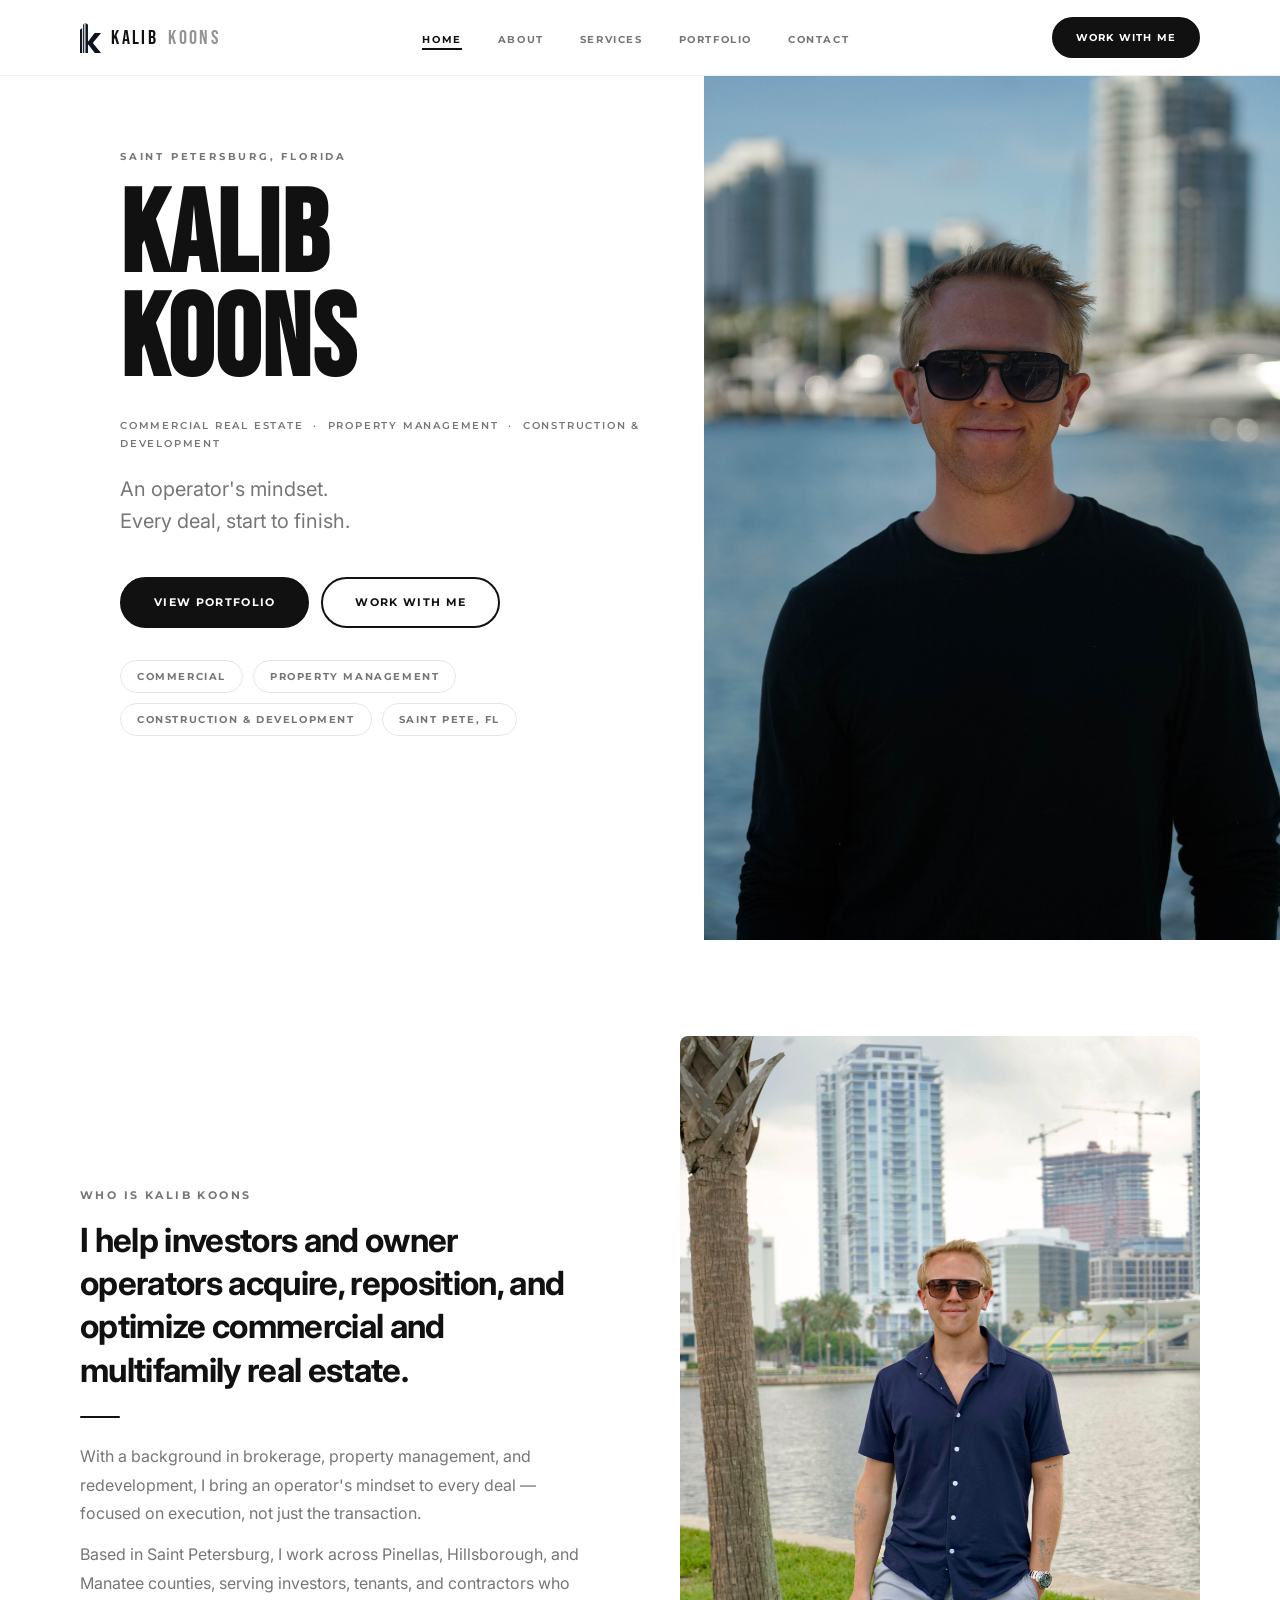
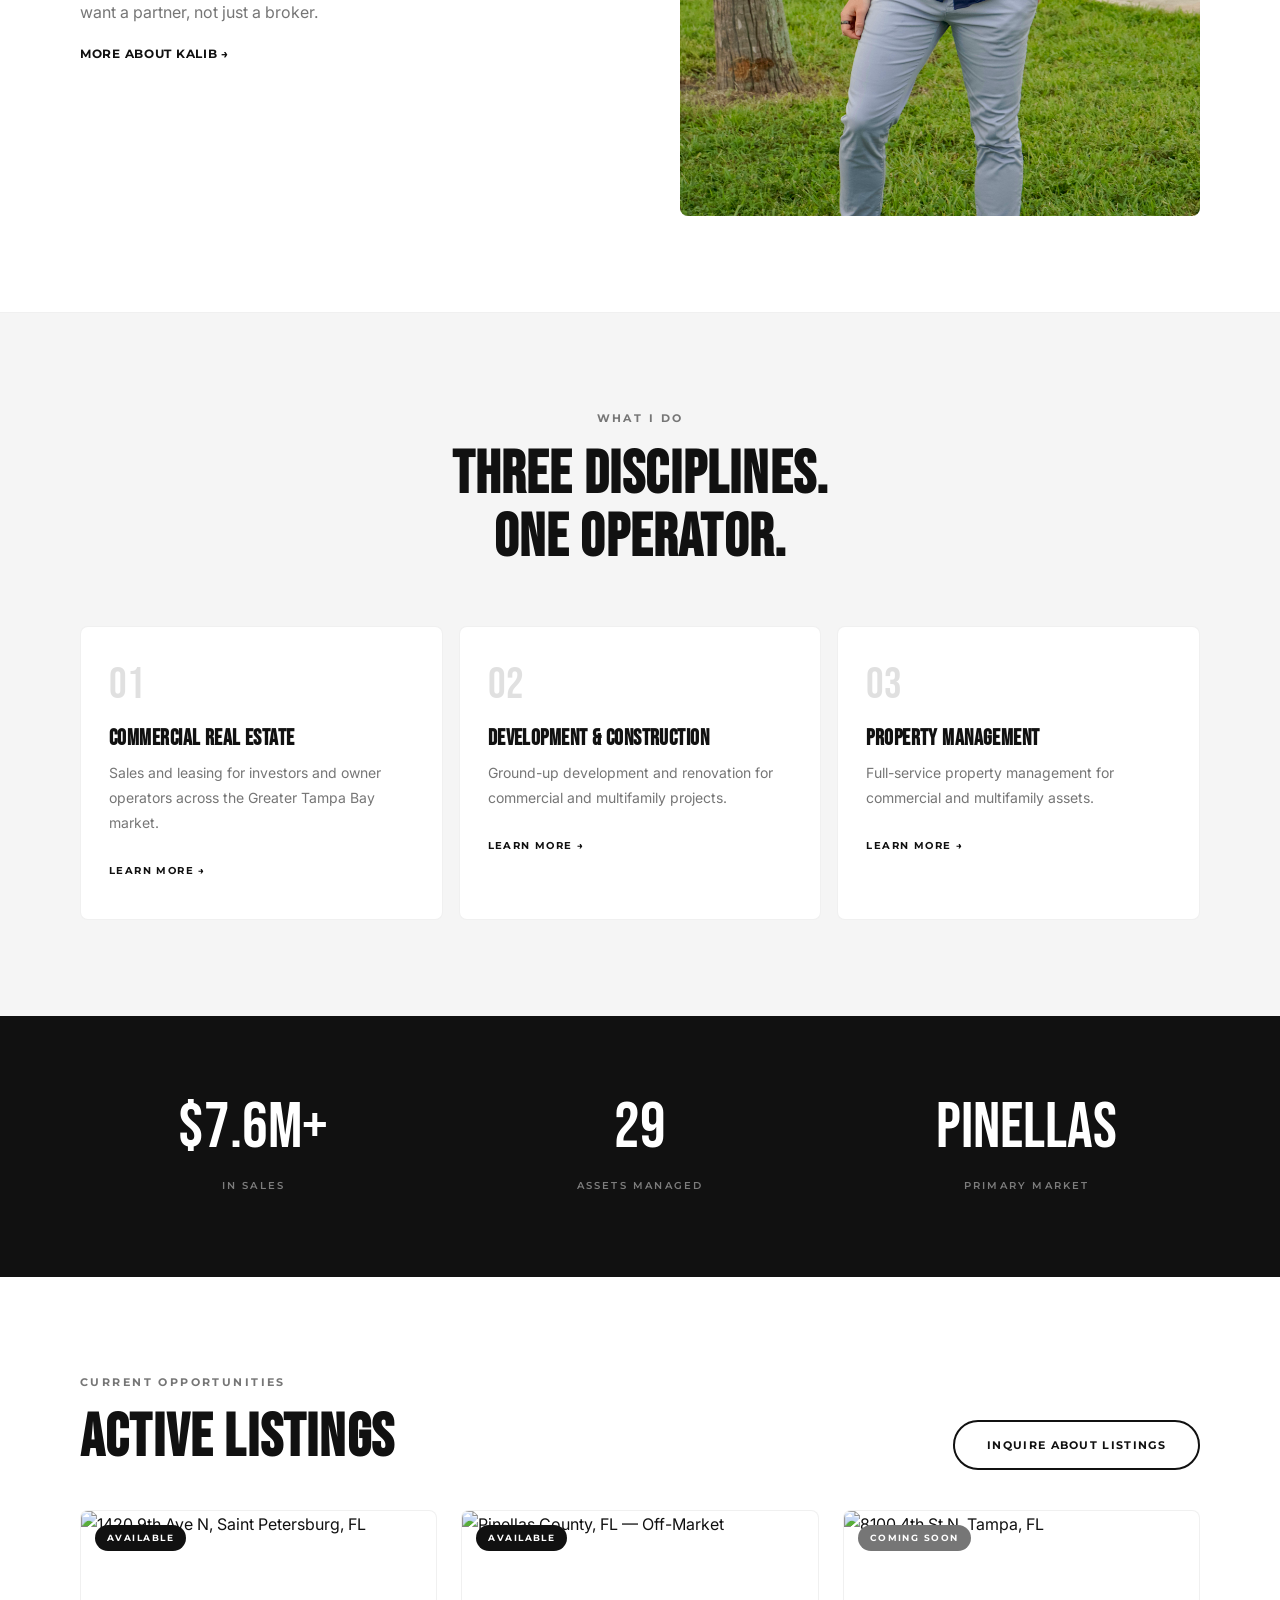
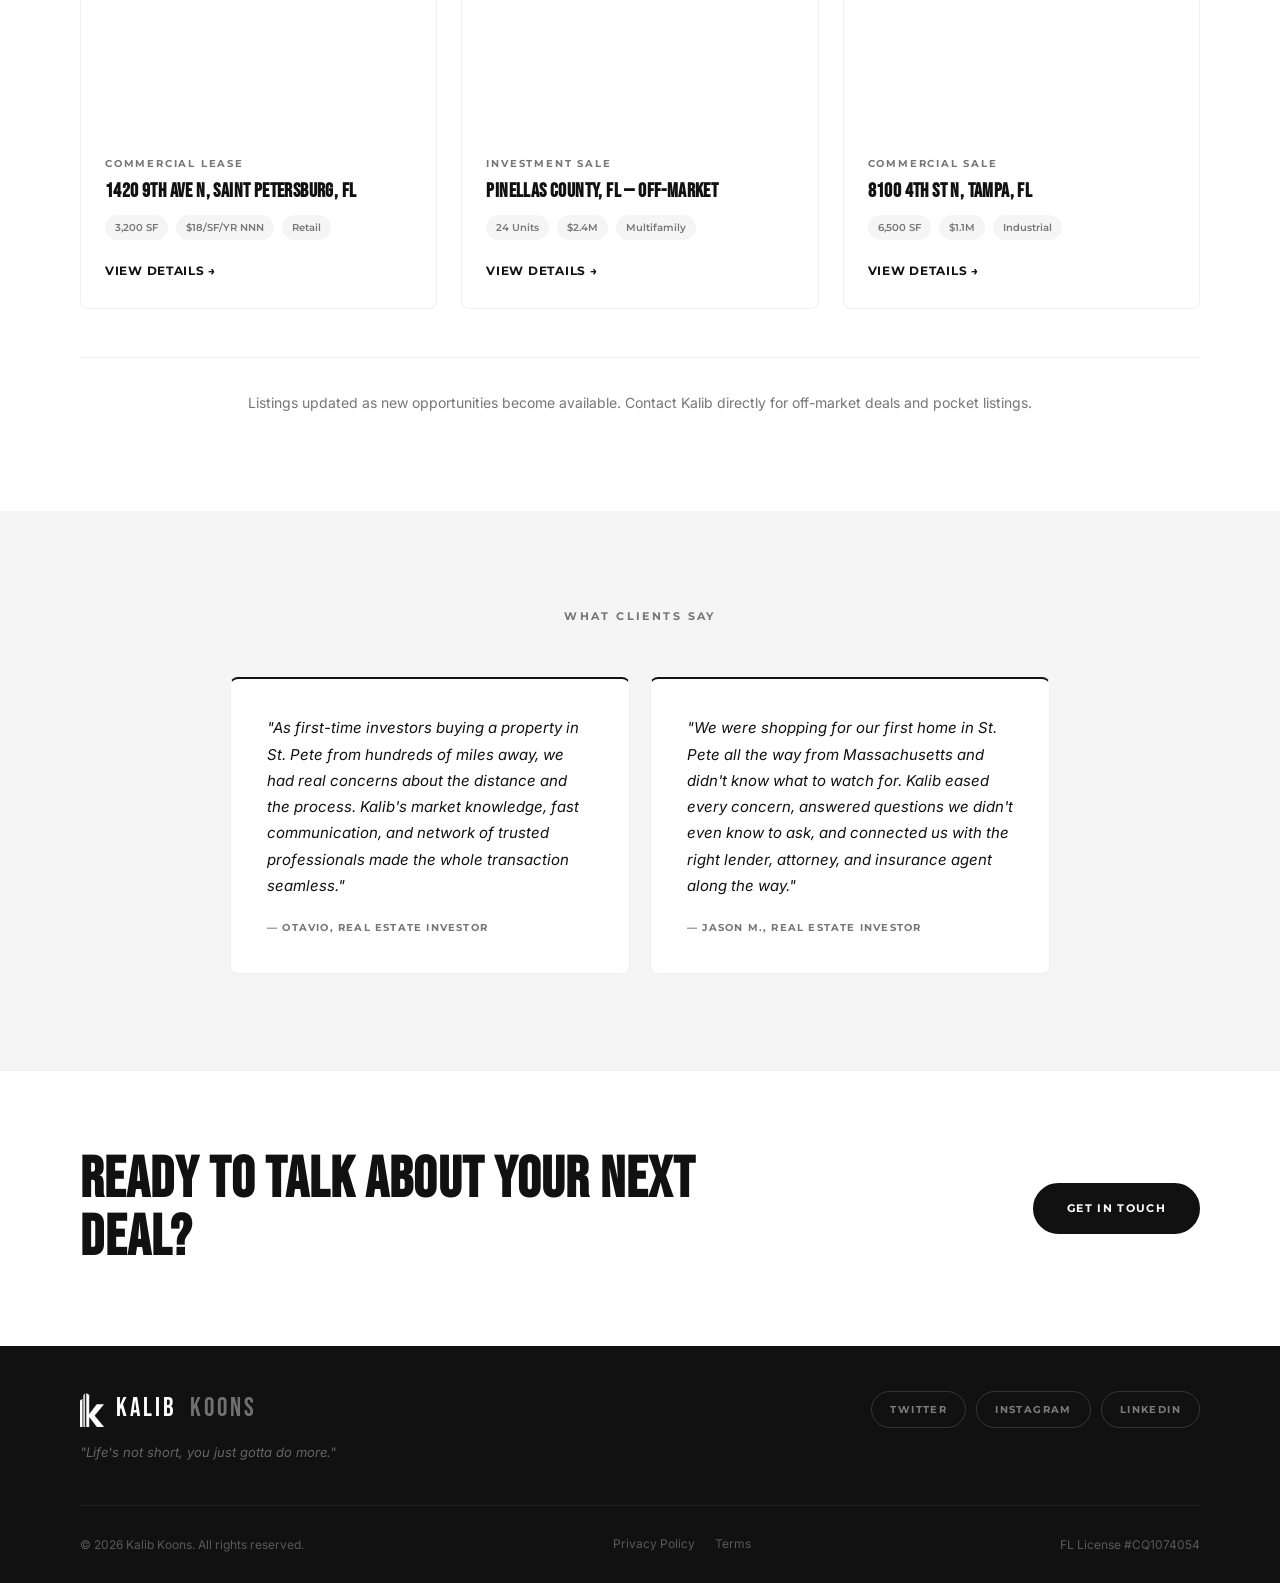
==== commit 7936b10e: "Real testimonials, real commercial-suite photos, brand favicon/share icon - Homepage: replace testim" ====
--- a/index.html
+++ b/index.html
@@ -8,19 +8,20 @@
   <link rel="preconnect" href="https://fonts.googleapis.com">
   <link rel="preconnect" href="https://fonts.gstatic.com" crossorigin>
   <link href="https://fonts.googleapis.com/css2?family=Bebas+Neue&family=Inter:ital,wght@0,300;0,400;0,500;0,600;0,700;1,300;1,400&family=Montserrat:wght@400;500;600;700&display=swap" rel="stylesheet">
-  <link rel="icon" type="image/svg+xml" href="favicon.svg">
+  <link rel="icon" type="image/png" href="images/favicon.png">
+  <link rel="apple-touch-icon" href="images/apple-touch-icon.png">
   <link rel="stylesheet" href="style.css?v=6">
   <link rel="canonical" href="https://kalibkoons.com/">
   <meta property="og:type" content="website">
   <meta property="og:url" content="https://kalibkoons.com/">
   <meta property="og:title" content="Kalib Koons — Commercial Real Estate | Saint Petersburg, FL">
   <meta property="og:description" content="Commercial real estate broker, multifamily investor, and developer serving Saint Petersburg and the Greater Tampa Bay area.">
-  <meta property="og:image" content="https://dljackson97.github.io/kalibkoons/images/DSC01007.jpeg">
+  <meta property="og:image" content="https://dljackson97.github.io/kalibkoons/images/share-preview.png">
   <meta name="twitter:card" content="summary_large_image">
   <meta name="twitter:site" content="@kalibkoons">
   <meta name="twitter:title" content="Kalib Koons — Commercial Real Estate | Saint Petersburg, FL">
   <meta name="twitter:description" content="Commercial real estate broker, multifamily investor, and developer serving Saint Petersburg and the Greater Tampa Bay area.">
-  <meta name="twitter:image" content="https://dljackson97.github.io/kalibkoons/images/DSC01007.jpeg">
+  <meta name="twitter:image" content="https://dljackson97.github.io/kalibkoons/images/share-preview.png">
   <script type="application/ld+json">
   {
     "@context": "https://schema.org",
@@ -199,18 +200,14 @@
   <section class="section testimonials">
     <div class="container">
       <span class="label text-center reveal">What Clients Say</span>
-      <div class="testimonials-grid">
+      <div class="testimonials-grid testimonials-grid--pair">
         <div class="testimonial reveal">
-          <p class="testimonial__quote">"[CLIENT TESTIMONIAL PLACEHOLDER — a sentence or two about working with Kalib and the result of the deal or project.]"</p>
-          <p class="testimonial__author">— [Client Name], [Title / Company]</p>
+          <p class="testimonial__quote">"As first-time investors buying a property in St. Pete from hundreds of miles away, we had real concerns about the distance and the process. Kalib's market knowledge, fast communication, and network of trusted professionals made the whole transaction seamless."</p>
+          <p class="testimonial__author">— Otavio, Real Estate Investor</p>
         </div>
         <div class="testimonial reveal">
-          <p class="testimonial__quote">"[CLIENT TESTIMONIAL PLACEHOLDER — a sentence or two about working with Kalib and the result of the deal or project.]"</p>
-          <p class="testimonial__author">— [Client Name], [Title / Company]</p>
-        </div>
-        <div class="testimonial reveal">
-          <p class="testimonial__quote">"[CLIENT TESTIMONIAL PLACEHOLDER — a sentence or two about working with Kalib and the result of the deal or project.]"</p>
-          <p class="testimonial__author">— [Client Name], [Title / Company]</p>
+          <p class="testimonial__quote">"We were shopping for our first home in St. Pete all the way from Massachusetts and didn't know what to watch for. Kalib eased every concern, answered questions we didn't even know to ask, and connected us with the right lender, attorney, and insurance agent along the way."</p>
+          <p class="testimonial__author">— Jason M., Real Estate Investor</p>
         </div>
       </div>
     </div>
--- a/style.css
+++ b/style.css
@@ -562,6 +562,12 @@
   grid-template-columns: repeat(3, 1fr);
   gap: 20px;
   margin-top: 52px;
+}
+.testimonials-grid--pair {
+  grid-template-columns: repeat(2, 1fr);
+  max-width: 820px;
+  margin-left: auto;
+  margin-right: auto;
 }
 .testimonial {
   background: var(--bg-base);
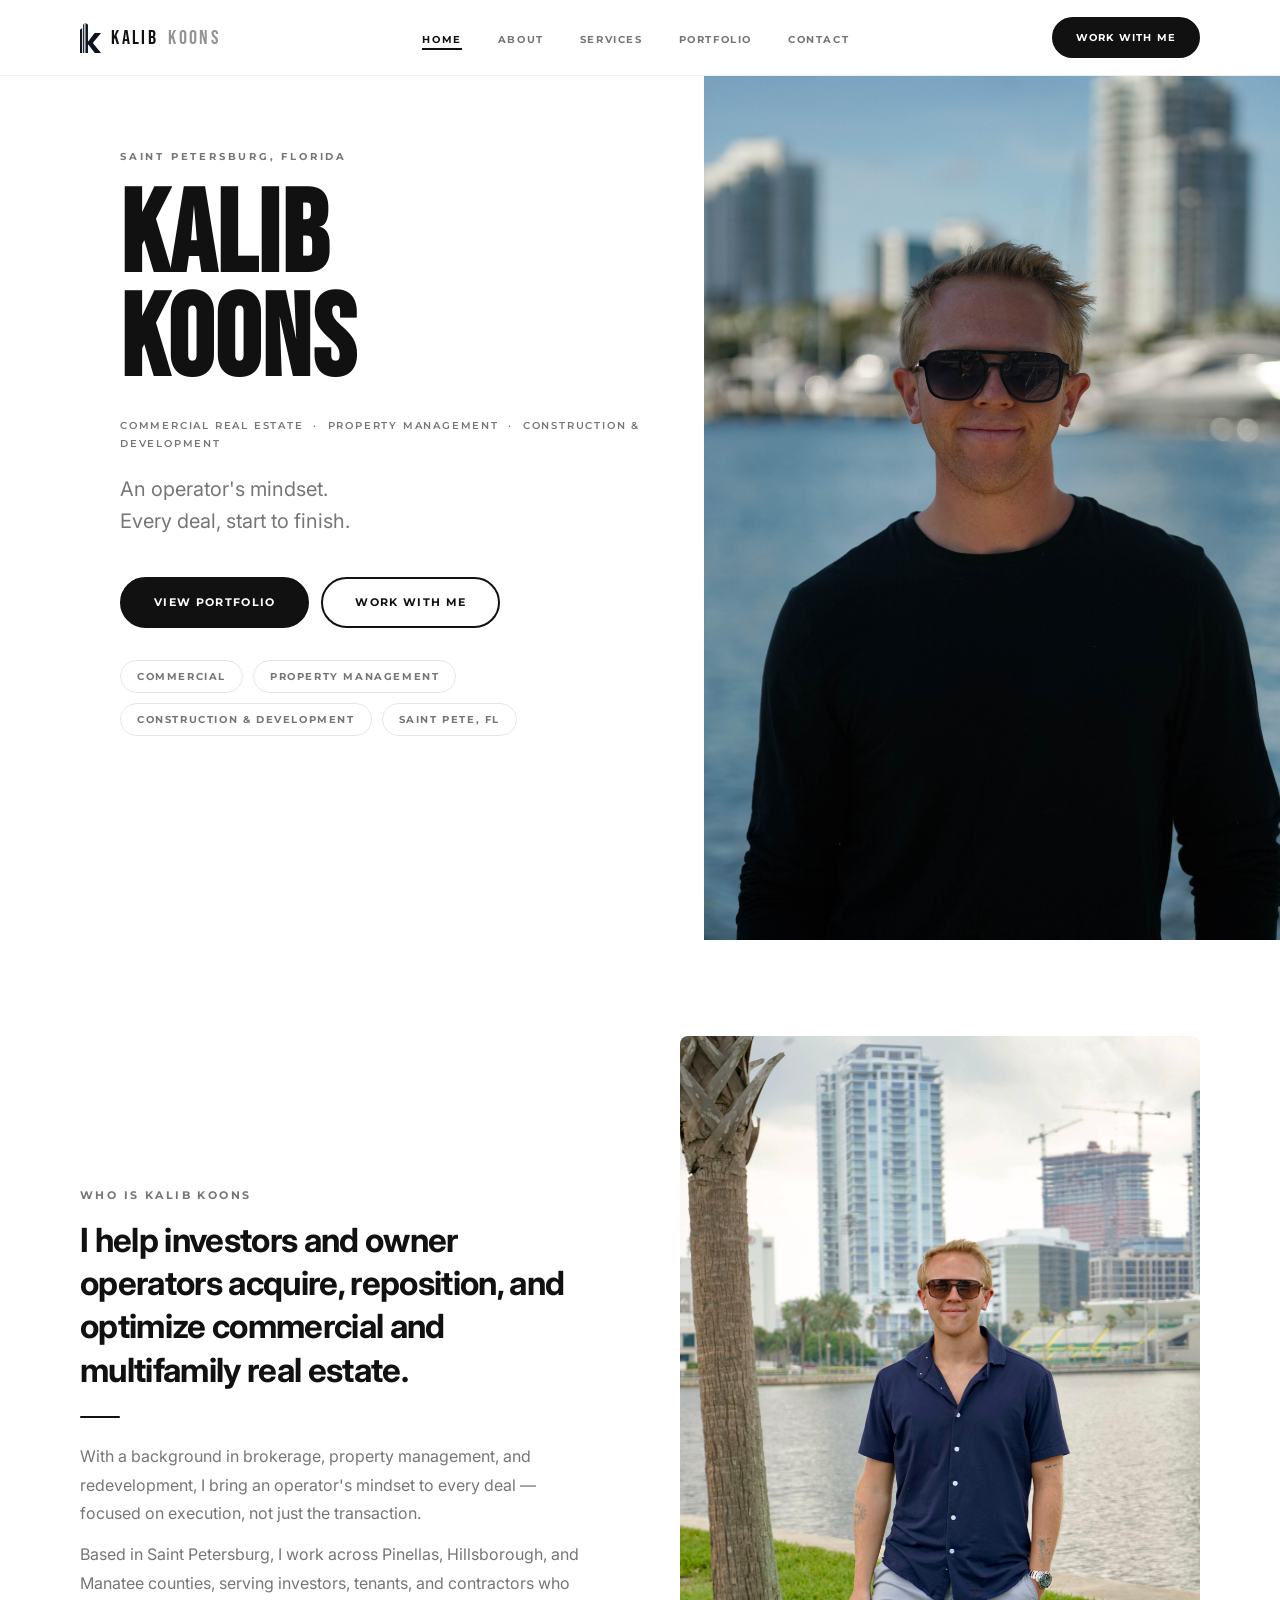
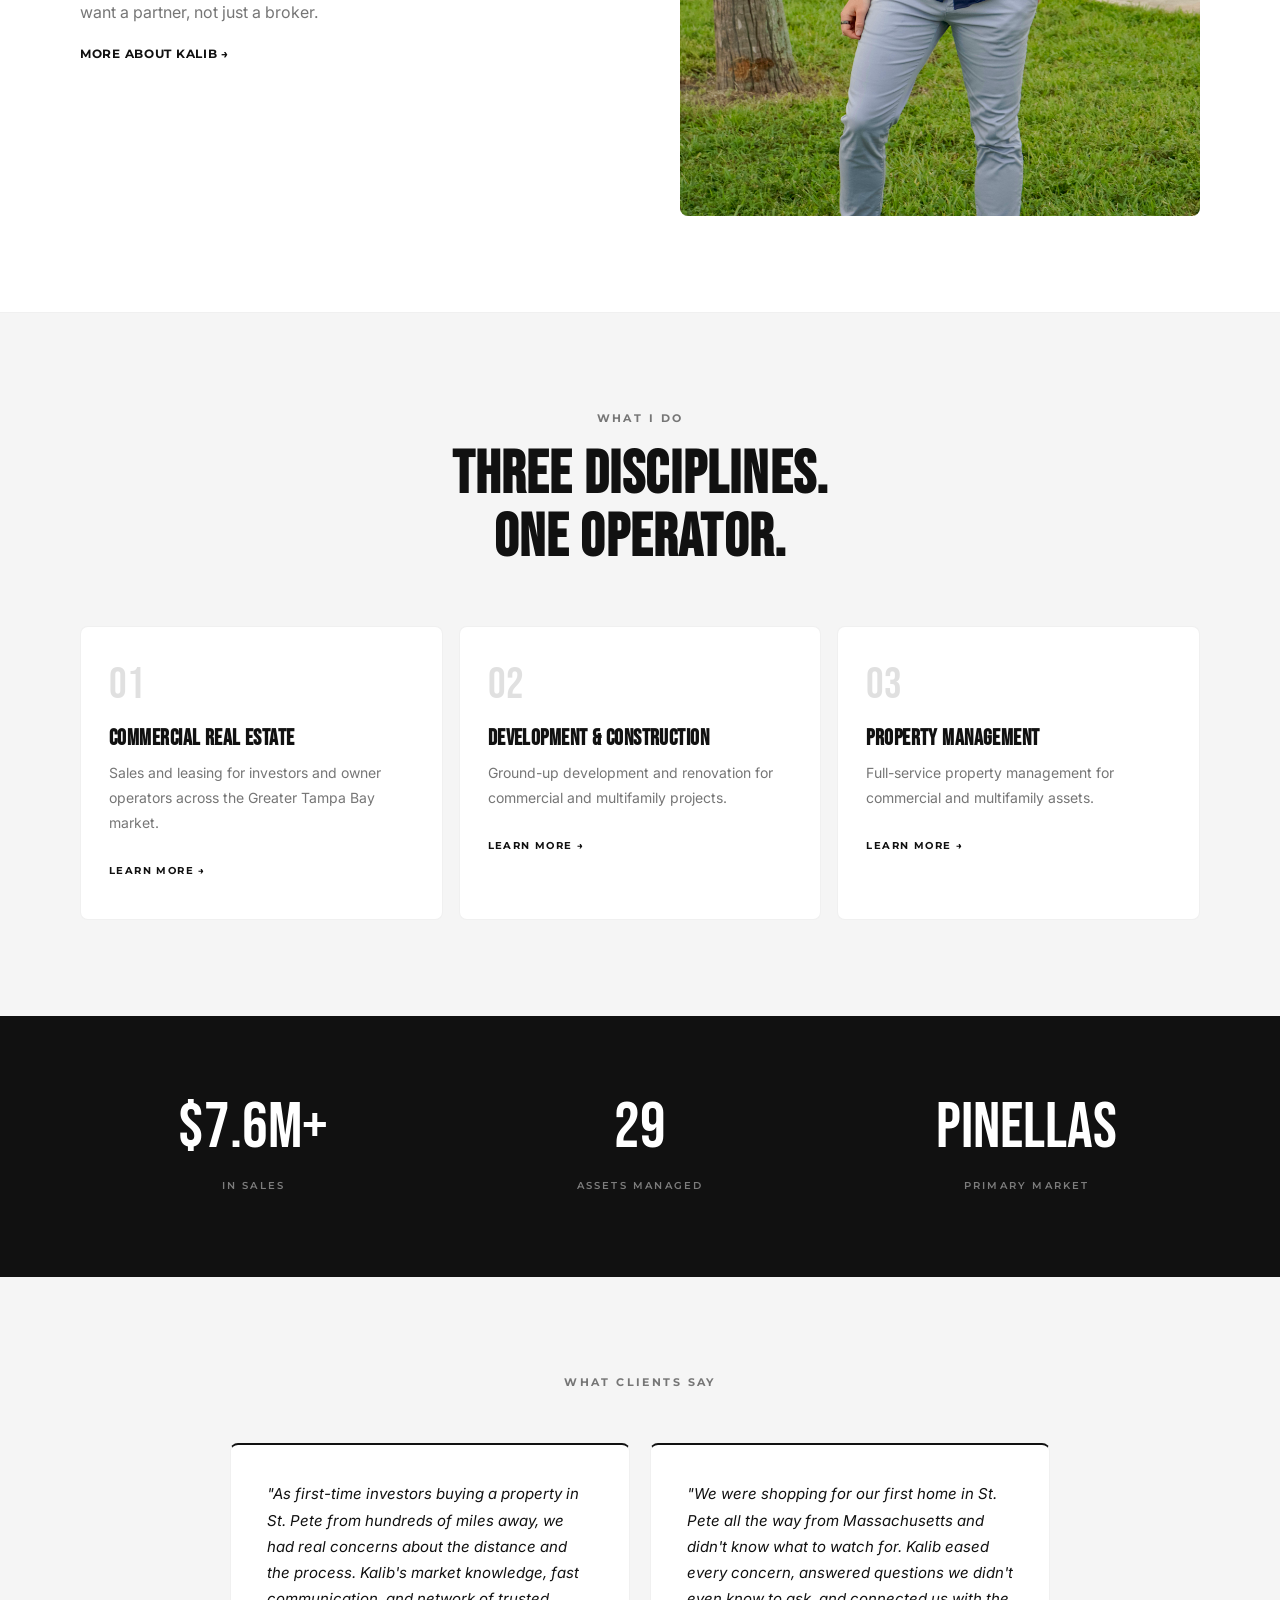
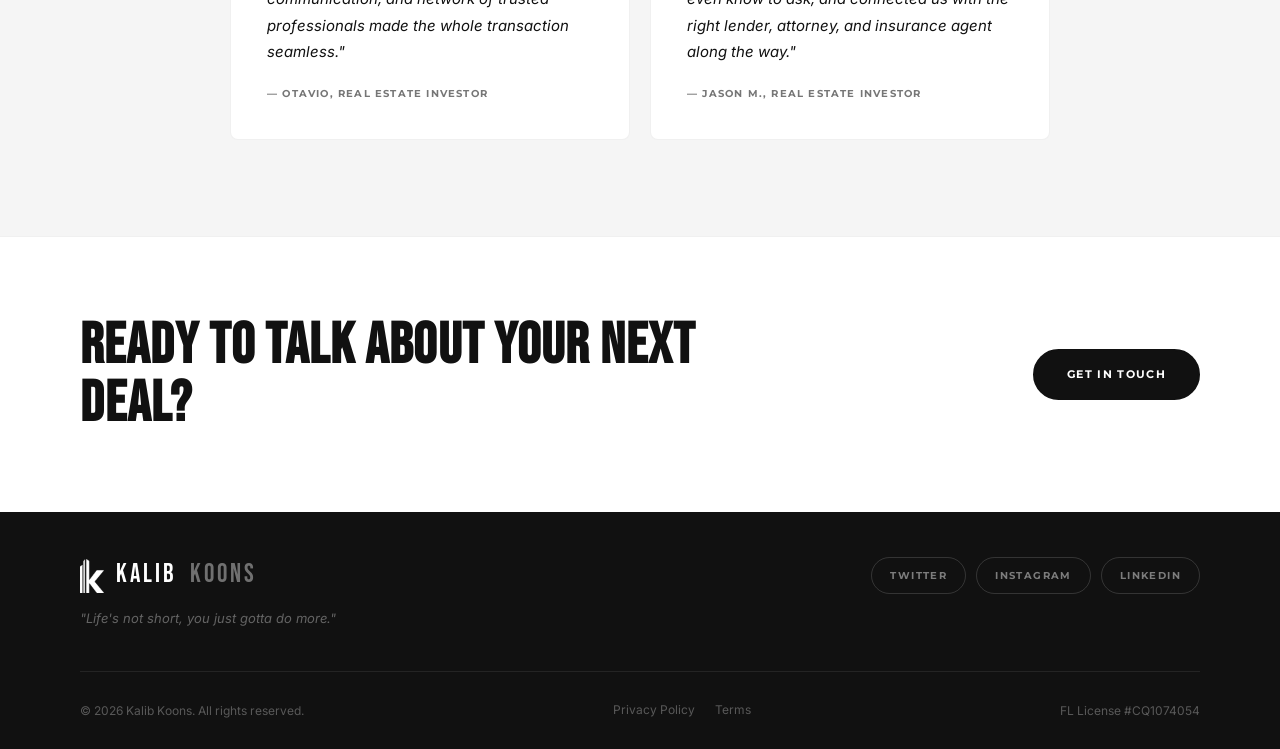
==== commit 02cae389: "Hide Active Listings for now; swap Portfolio Deal 5 to the empty renovated suite - Homepage: hide th" ====
--- a/index.html
+++ b/index.html
@@ -165,7 +165,7 @@
   </section>
 
   <!-- ACTIVE LISTINGS -->
-  <section class="section listings-preview">
+  <section class="section listings-preview" hidden>
     <div class="container">
       <span class="label reveal">Current Opportunities</span>
       <div class="listings-header reveal">
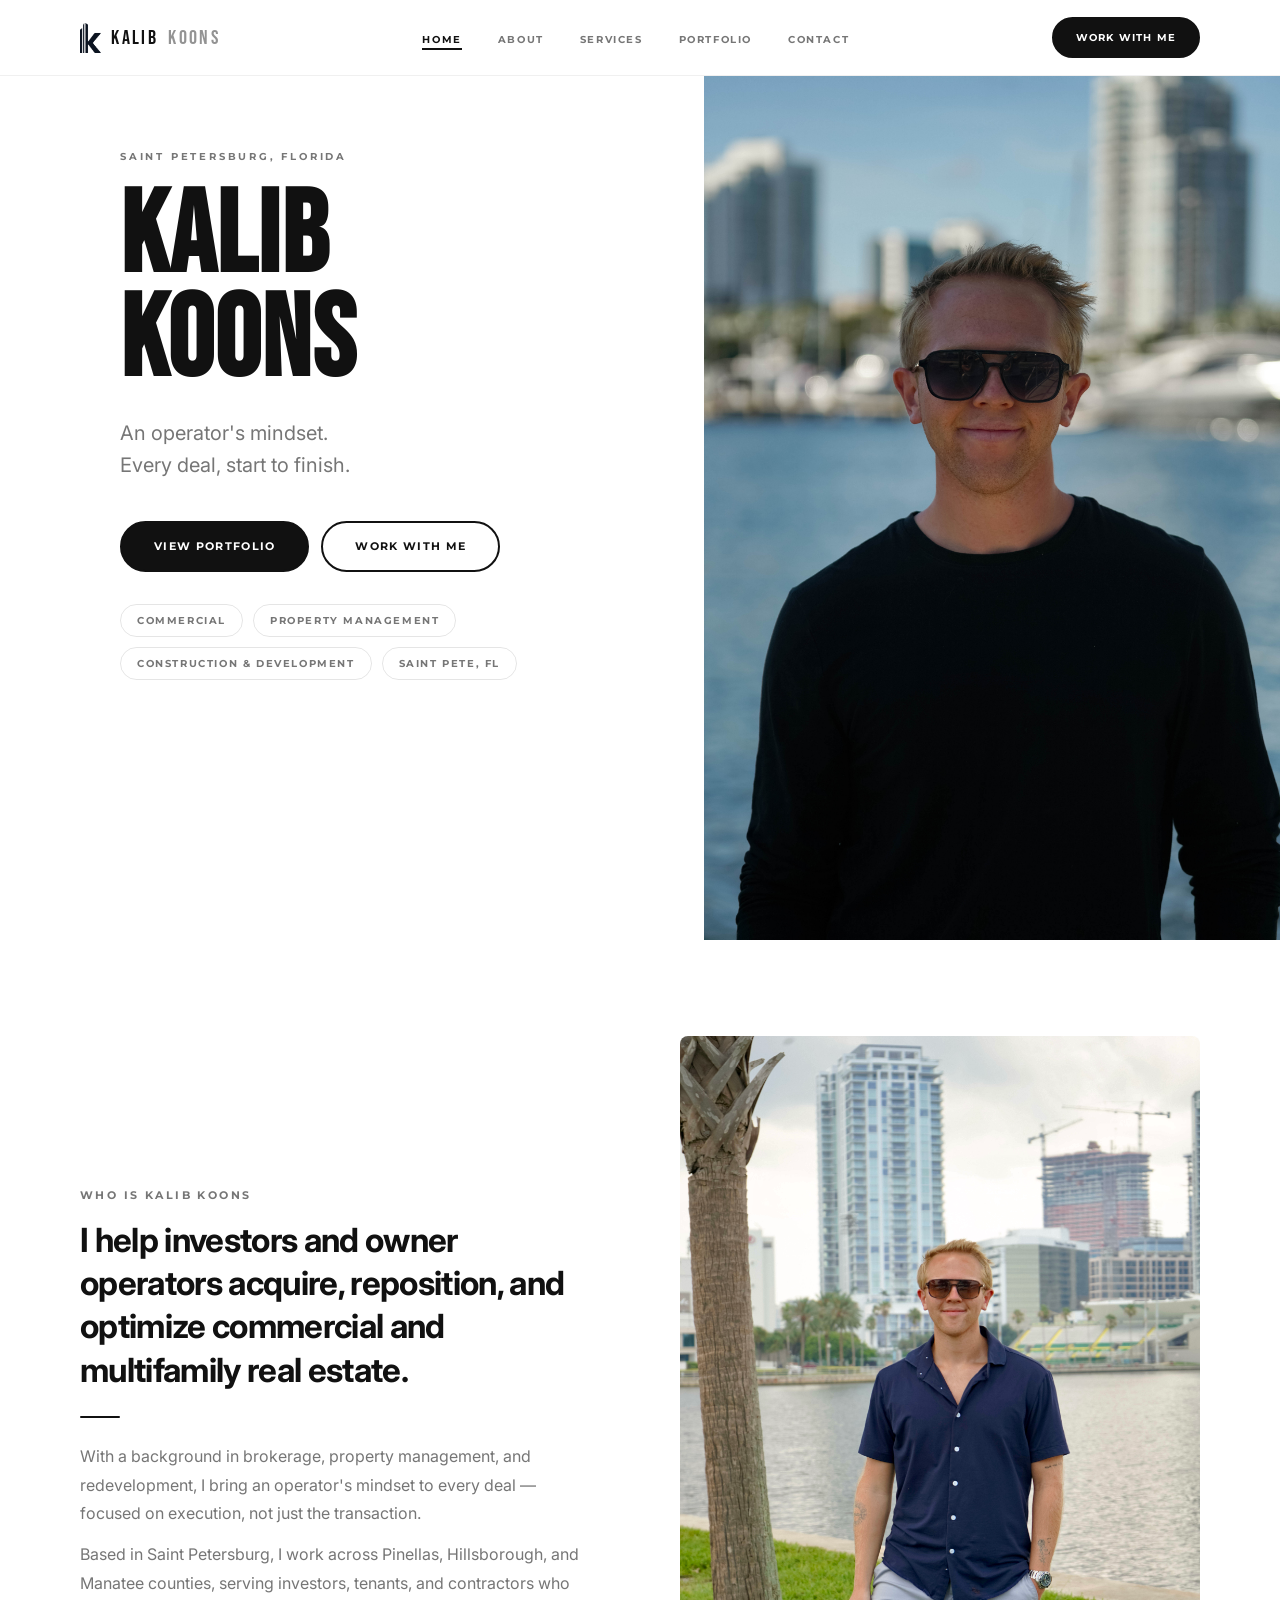
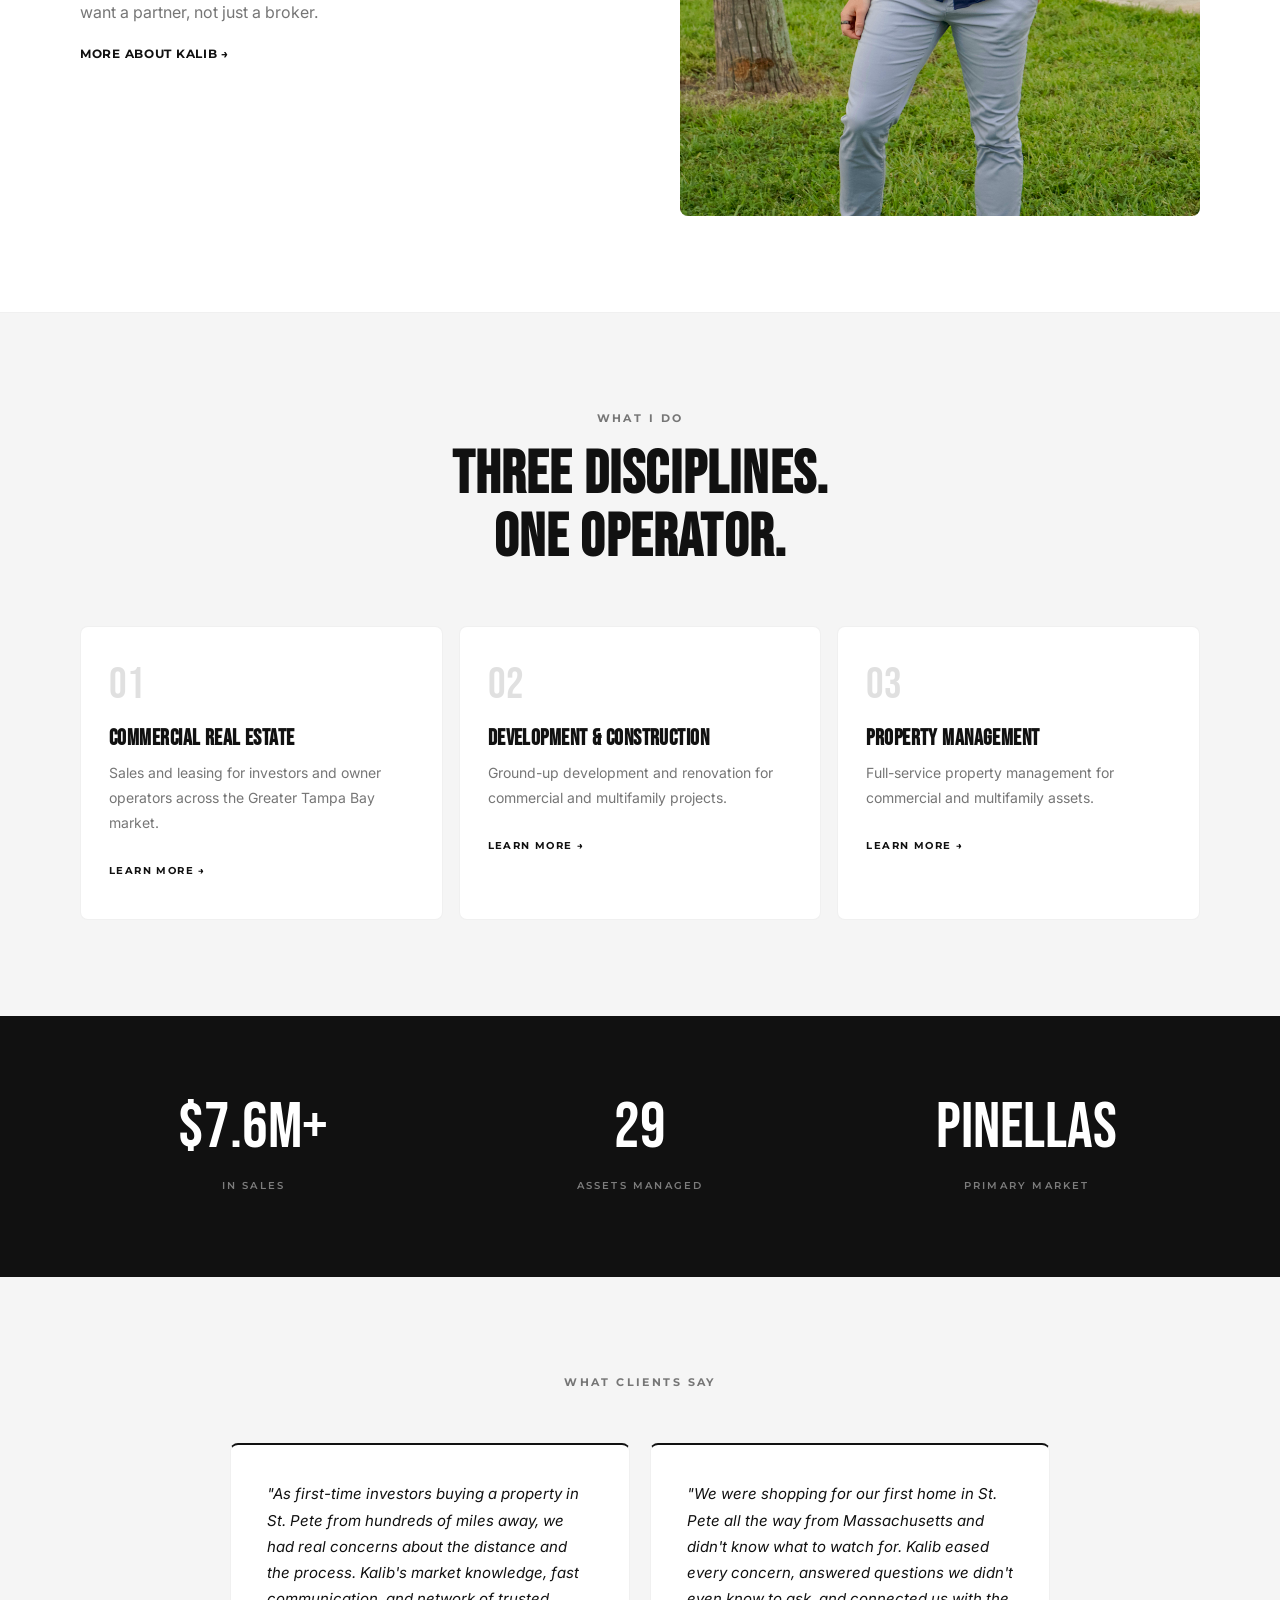
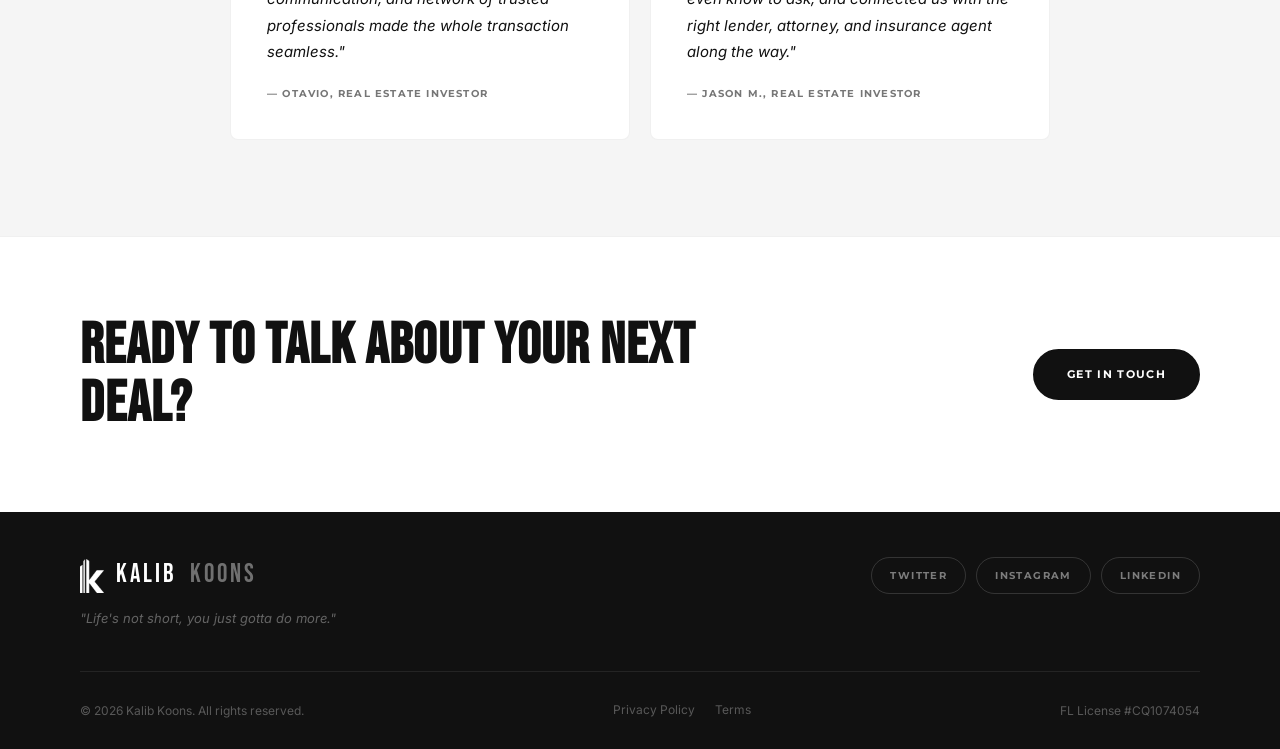
==== commit f5aff50e: "Home: drop redundant disciplines line under name, tags below already say it" ====
--- a/index.html
+++ b/index.html
@@ -78,7 +78,6 @@
       <div class="hero__content">
         <p class="hero__eyebrow">Saint Petersburg, Florida</p>
         <h1 class="hero__name">KALIB<br>KOONS</h1>
-        <p class="hero__disciplines">Commercial Real Estate &nbsp;·&nbsp; Property Management &nbsp;·&nbsp; Construction &amp; Development</p>
         <p class="hero__statement">An operator's mindset.<br>Every deal, start to finish.</p>
         <div class="hero__ctas">
           <a href="portfolio.html" class="btn btn--primary">View Portfolio</a>
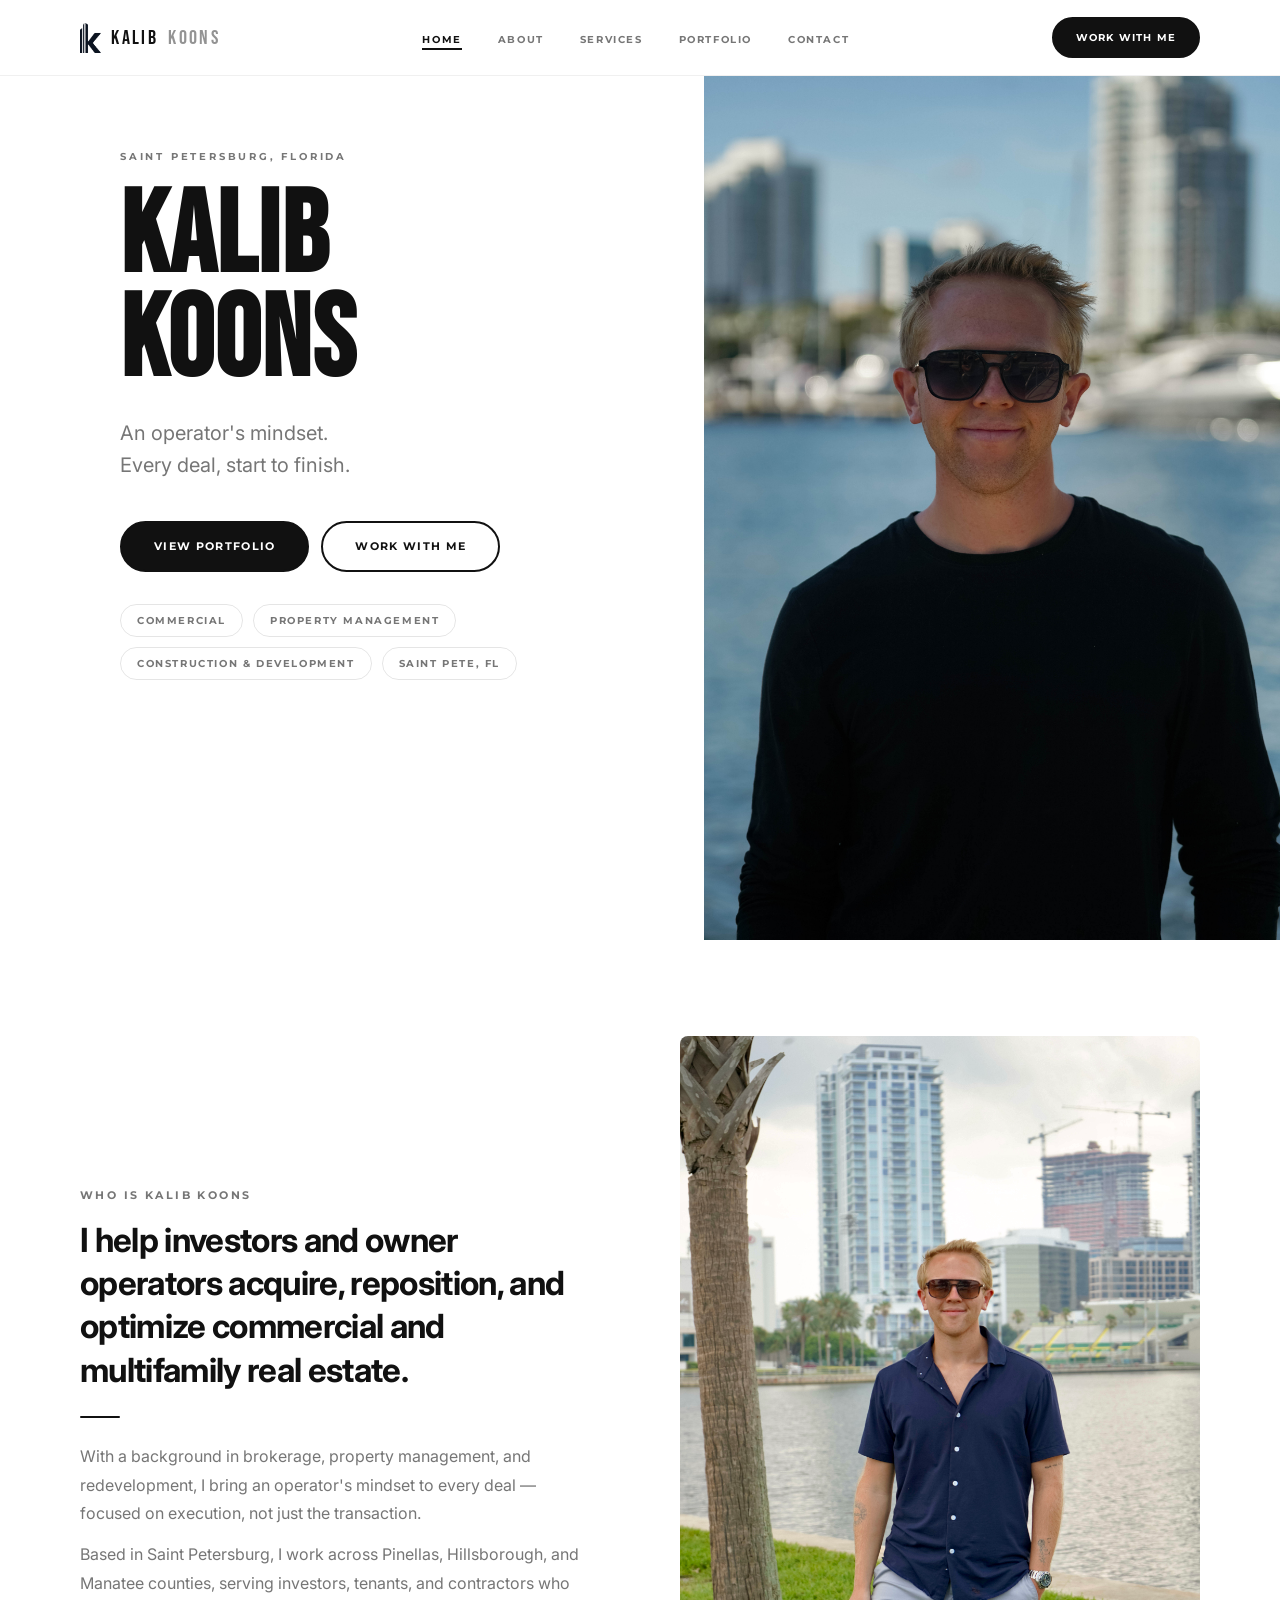
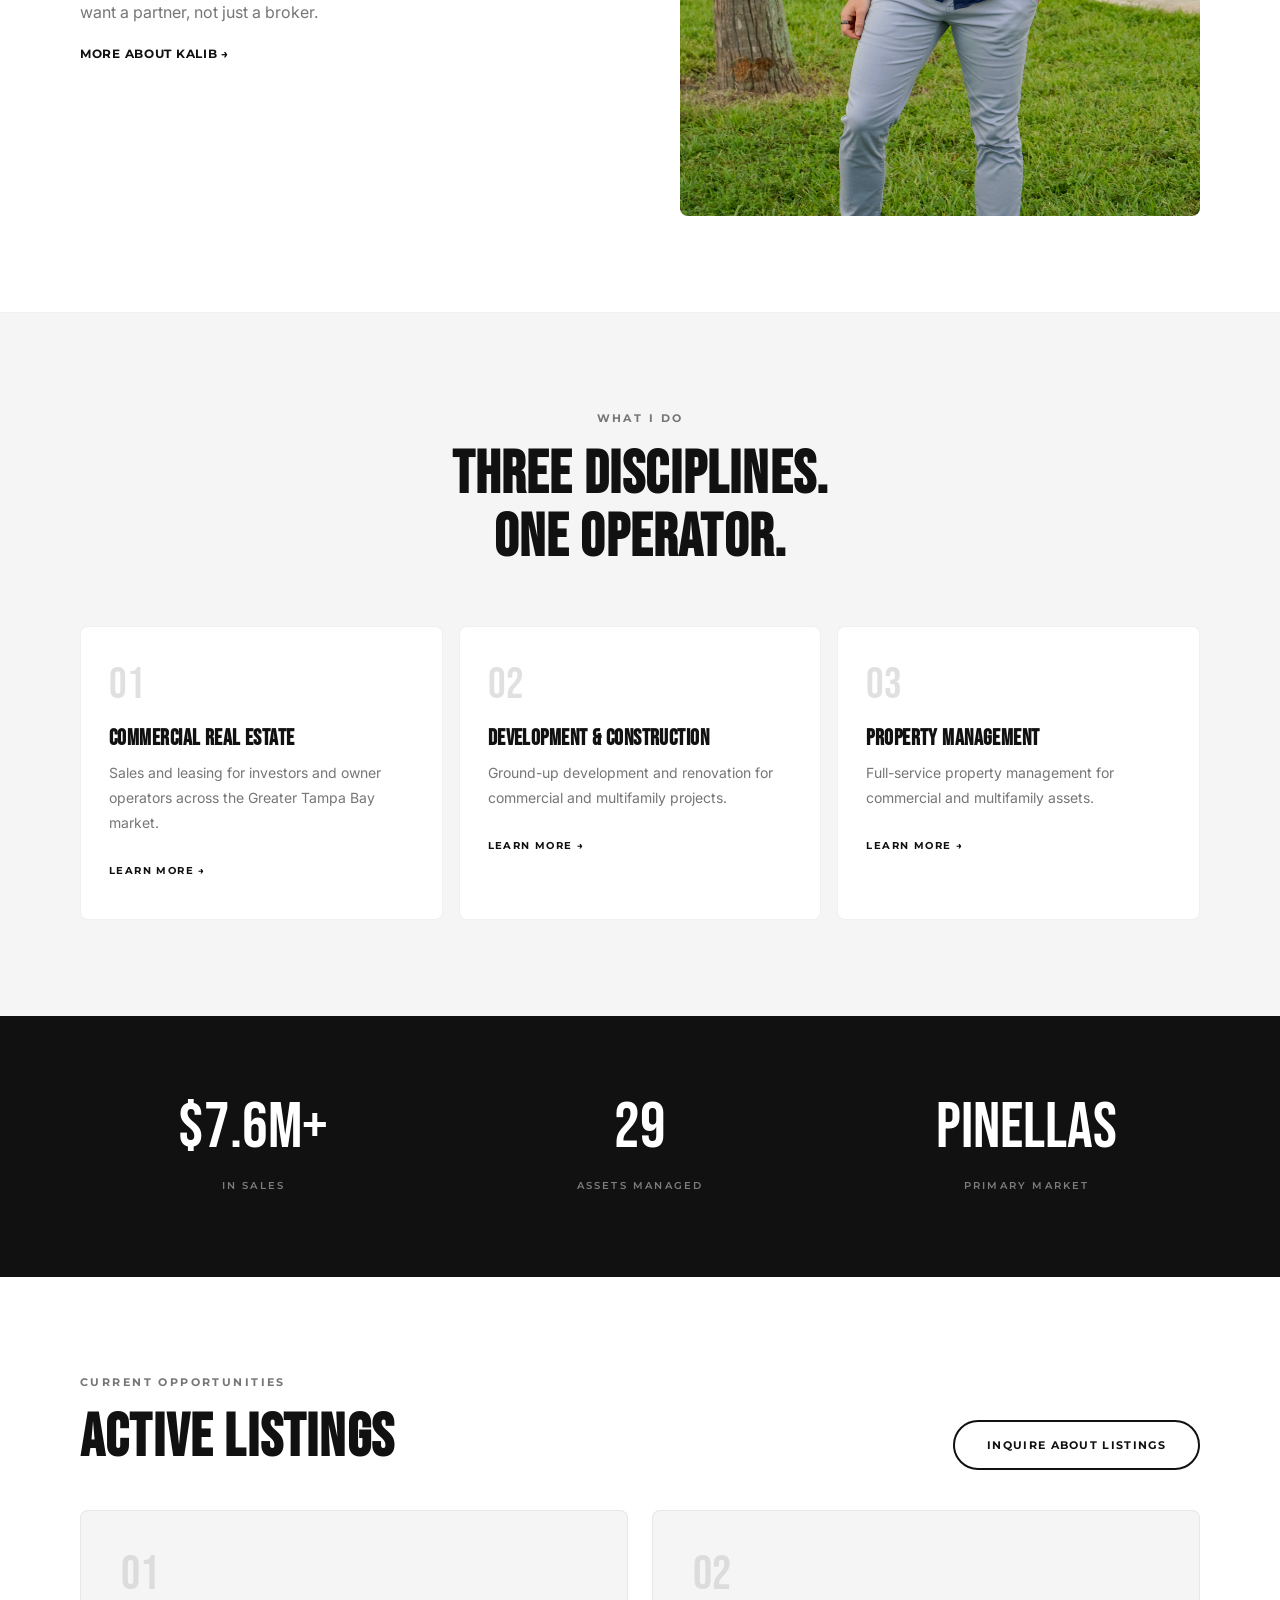
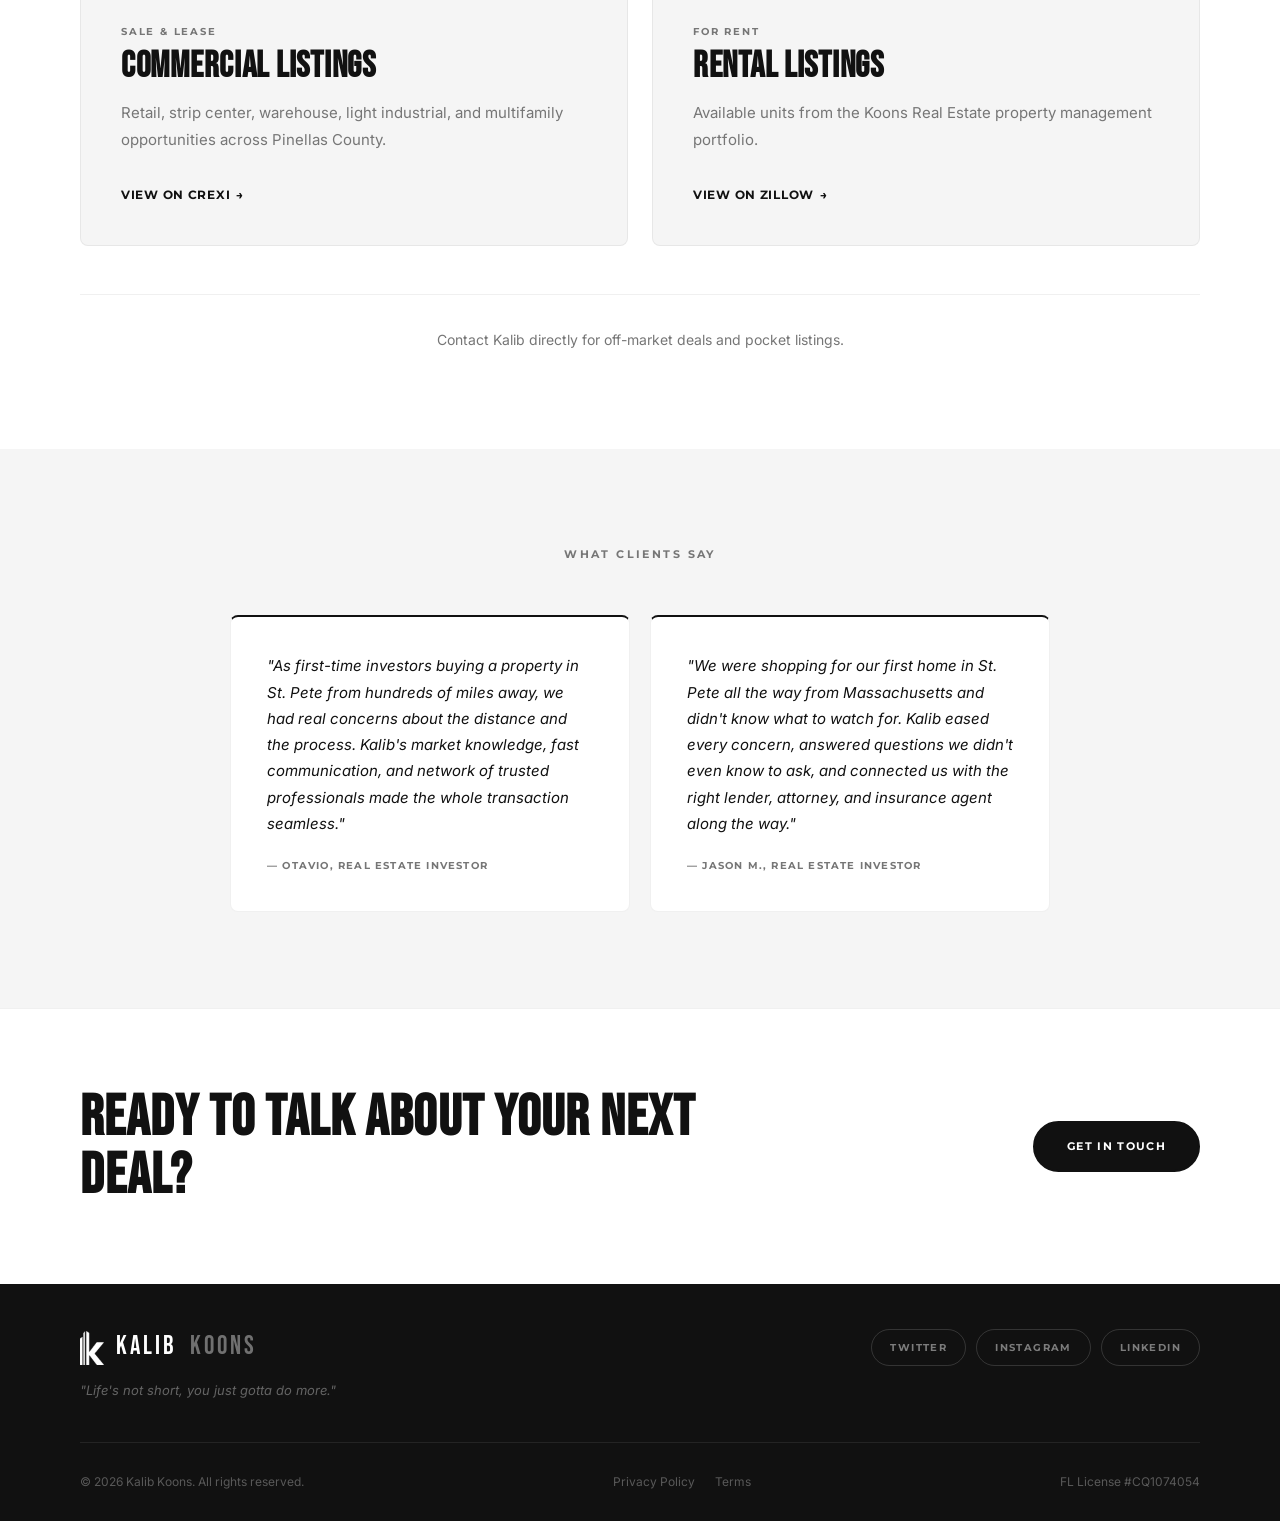
==== commit 18f4d678: "Replace hidden Active Listings section with Crexi and Zillow link cards Turns the homepage Active Li" ====
--- a/index.html
+++ b/index.html
@@ -164,36 +164,32 @@
   </section>
 
   <!-- ACTIVE LISTINGS -->
-  <section class="section listings-preview" hidden>
+  <section class="section listings-preview">
     <div class="container">
       <span class="label reveal">Current Opportunities</span>
       <div class="listings-header reveal">
         <h2 class="section-title">Active Listings</h2>
         <a href="contact.html" class="btn btn--outline">Inquire About Listings</a>
       </div>
-      <div class="listings-grid" id="listingsGrid"></div>
-      <p class="listings-note reveal">Listings updated as new opportunities become available. Contact Kalib directly for off-market deals and pocket listings.</p>
-    </div>
-  </section>
-
-  <!-- LISTING DETAIL MODAL -->
-  <div class="listing-modal" id="listingModal" aria-hidden="true">
-    <div class="listing-modal__overlay" id="listingModalOverlay"></div>
-    <div class="listing-modal__panel" role="dialog" aria-modal="true" aria-labelledby="listingModalTitle">
-      <button class="listing-modal__close" id="listingModalClose" aria-label="Close">&times;</button>
-      <div class="listing-modal__image">
-        <img id="listingModalImage" src="" alt="">
-        <span class="listing-badge" id="listingModalBadge">Available</span>
-      </div>
-      <div class="listing-modal__body">
-        <p class="listing-card__type" id="listingModalType">Commercial Lease</p>
-        <h3 id="listingModalTitle">Address</h3>
-        <div class="listing-card__stats" id="listingModalStats"></div>
-        <p class="listing-modal__desc" id="listingModalDesc"></p>
-        <a href="contact.html#form" class="btn btn--primary">Contact Kalib About This Listing</a>
-      </div>
-    </div>
-  </div>
+      <div class="listing-links">
+        <a href="https://www.crexi.com/properties" class="listing-link reveal" target="_blank" rel="noopener">
+          <span class="listing-link__index">01</span>
+          <p class="listing-card__type">Sale &amp; Lease</p>
+          <h3 class="listing-link__title">Commercial Listings</h3>
+          <p class="listing-link__desc">Retail, strip center, warehouse, light industrial, and multifamily opportunities across Pinellas County.</p>
+          <span class="btn--text listing-link__cta">View on Crexi <span aria-hidden="true">&rarr;</span></span>
+        </a>
+        <a href="https://www.zillow.com/st-petersburg-fl/rentals/" class="listing-link reveal" target="_blank" rel="noopener">
+          <span class="listing-link__index">02</span>
+          <p class="listing-card__type">For Rent</p>
+          <h3 class="listing-link__title">Rental Listings</h3>
+          <p class="listing-link__desc">Available units from the Koons Real Estate property management portfolio.</p>
+          <span class="btn--text listing-link__cta">View on Zillow <span aria-hidden="true">&rarr;</span></span>
+        </a>
+      </div>
+      <p class="listings-note reveal">Contact Kalib directly for off-market deals and pocket listings.</p>
+    </div>
+  </section>
 
   <!-- TESTIMONIALS -->
   <section class="section testimonials">
@@ -247,7 +243,6 @@
     </div>
   </footer>
 
-  <script src="listings-data.js"></script>
   <script src="main.js"></script>
 </body>
 </html>
--- a/style.css
+++ b/style.css
@@ -454,6 +454,42 @@
   padding-top: 32px;
   border-top: 1px solid var(--border-subtle);
 }
+.listing-links {
+  display: grid;
+  grid-template-columns: repeat(2, 1fr);
+  gap: 24px;
+}
+.listing-link {
+  display: flex;
+  flex-direction: column;
+  padding: 40px;
+  border: 1px solid var(--border-subtle);
+  border-radius: 8px;
+  background: var(--bg-surface);
+  color: var(--text);
+  transition: box-shadow var(--transition), transform var(--transition), background var(--transition);
+}
+.listing-link:hover {
+  background: var(--bg-base);
+  box-shadow: 0 8px 32px rgba(0,0,0,0.08);
+  transform: translateY(-3px);
+}
+.listing-link__index {
+  font-family: var(--font-display);
+  font-size: 48px;
+  line-height: 1;
+  color: var(--border);
+  margin-bottom: 24px;
+}
+.listing-link__title {
+  font-family: var(--font-display);
+  font-size: 36px;
+  line-height: 1.1;
+  margin-bottom: 12px;
+}
+.listing-link__desc { font-size: 15px; margin-bottom: 32px; }
+.listing-link__cta { margin-top: auto; }
+.listing-link:hover .listing-link__cta { gap: 10px; }
 .listing-card { cursor: pointer; }
 .listing-card__image img { width: 100%; height: 220px; object-fit: cover; }
 .listing-badge--muted { background: var(--text-muted); }
@@ -1280,6 +1316,8 @@
   .testimonials-grid { grid-template-columns: 1fr; }
   .stats-grid { grid-template-columns: repeat(2, 1fr); }
   .listings-grid { grid-template-columns: 1fr; }
+  .listing-links { grid-template-columns: 1fr; }
+  .listing-link { padding: 28px; }
   .cta-banner__inner { flex-direction: column; text-align: center; }
   .footer__main { grid-template-columns: 1fr; grid-template-areas: "brand" "social" "tagline"; gap: 14px; }
   .footer__logo { font-size: 20px; white-space: nowrap; }
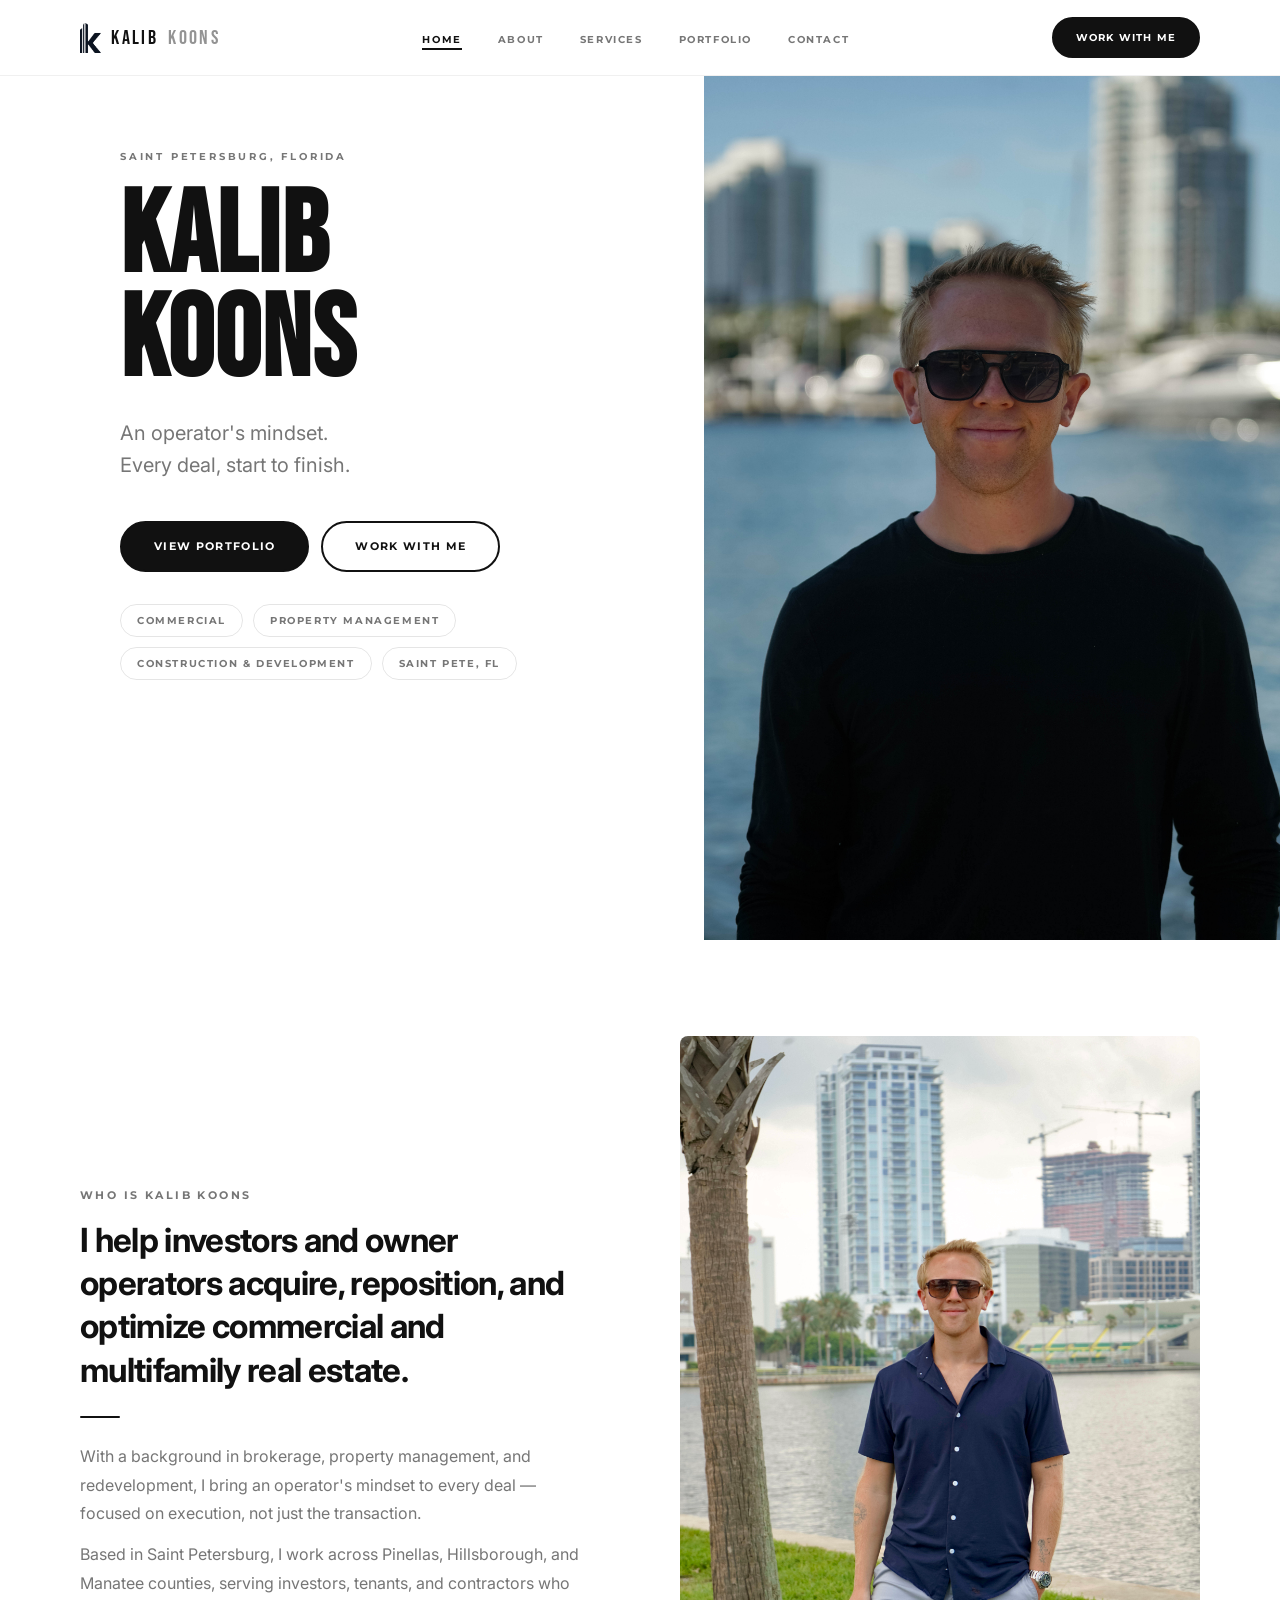
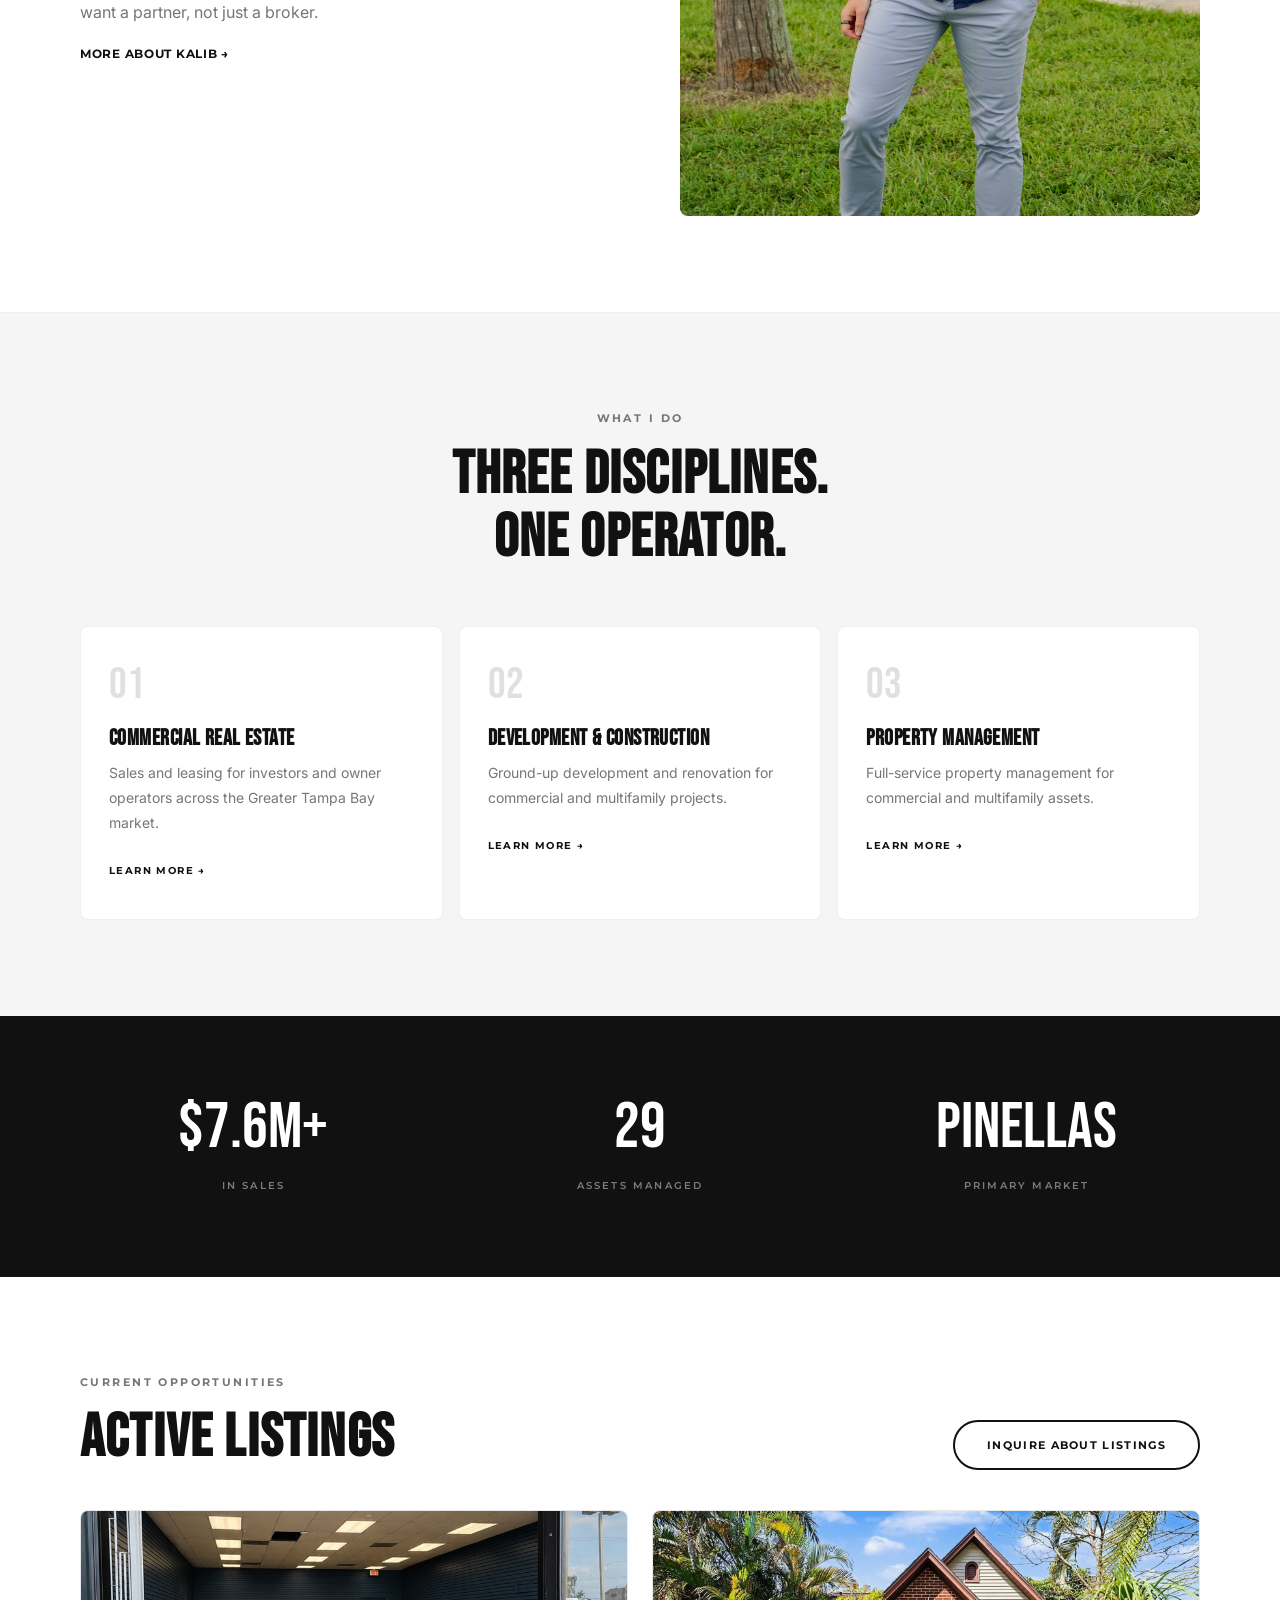
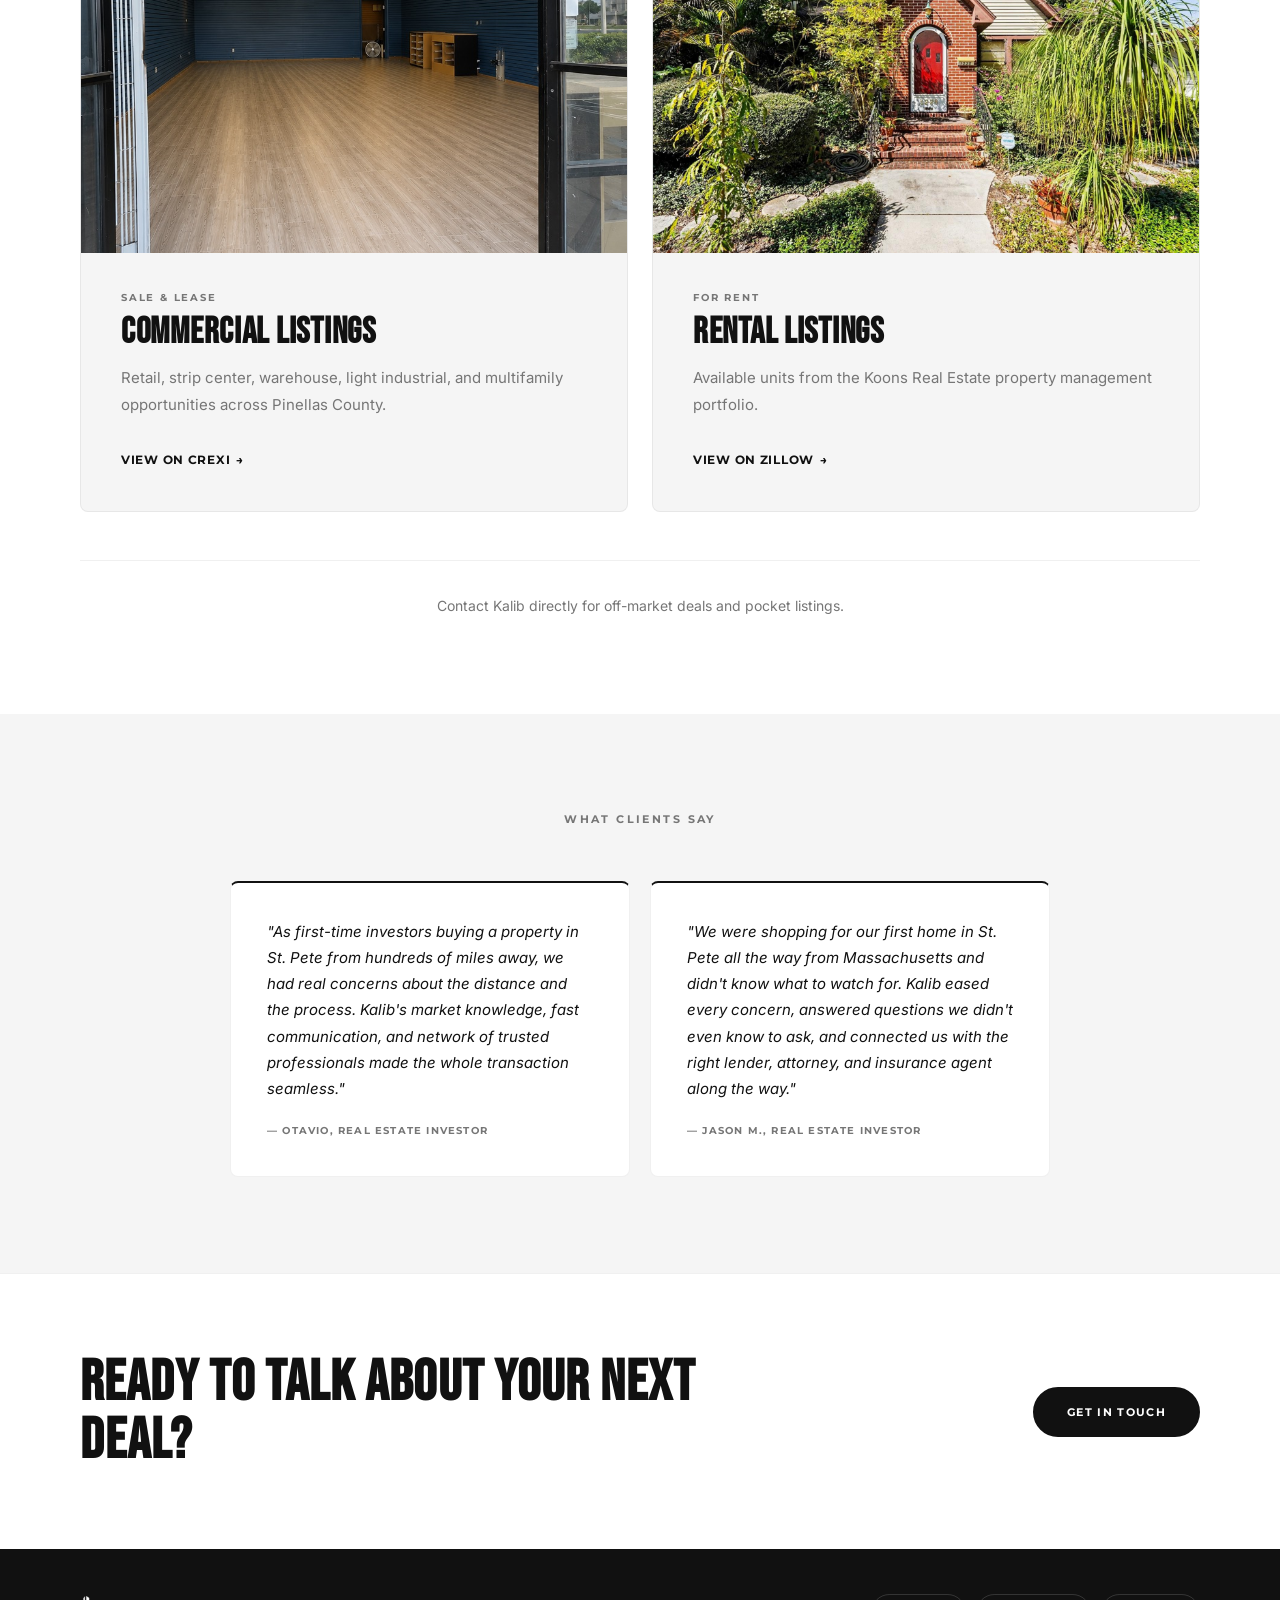
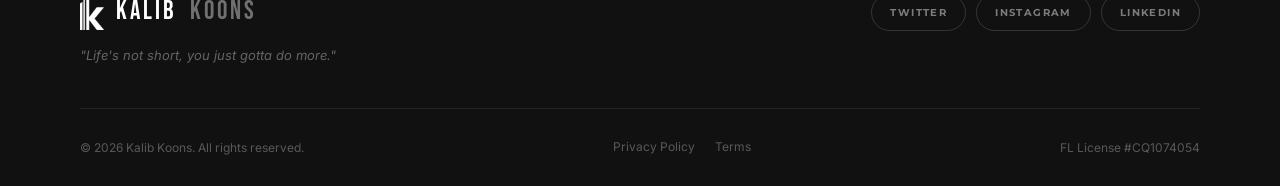
==== commit 3a7a089c: "Add photos to Active Listings link cards Commercial card uses a new web-sized storefront photo; rent" ====
--- a/index.html
+++ b/index.html
@@ -173,18 +173,26 @@
       </div>
       <div class="listing-links">
         <a href="https://www.crexi.com/properties" class="listing-link reveal" target="_blank" rel="noopener">
-          <span class="listing-link__index">01</span>
-          <p class="listing-card__type">Sale &amp; Lease</p>
-          <h3 class="listing-link__title">Commercial Listings</h3>
-          <p class="listing-link__desc">Retail, strip center, warehouse, light industrial, and multifamily opportunities across Pinellas County.</p>
-          <span class="btn--text listing-link__cta">View on Crexi <span aria-hidden="true">&rarr;</span></span>
+          <div class="listing-link__image">
+            <img src="images/listings-commercial.jpg" alt="Open storefront of a vacant retail suite ready for a new tenant" loading="lazy">
+          </div>
+          <div class="listing-link__body">
+            <p class="listing-card__type">Sale &amp; Lease</p>
+            <h3 class="listing-link__title">Commercial Listings</h3>
+            <p class="listing-link__desc">Retail, strip center, warehouse, light industrial, and multifamily opportunities across Pinellas County.</p>
+            <span class="btn--text listing-link__cta">View on Crexi <span aria-hidden="true">&rarr;</span></span>
+          </div>
         </a>
         <a href="https://www.zillow.com/st-petersburg-fl/rentals/" class="listing-link reveal" target="_blank" rel="noopener">
-          <span class="listing-link__index">02</span>
-          <p class="listing-card__type">For Rent</p>
-          <h3 class="listing-link__title">Rental Listings</h3>
-          <p class="listing-link__desc">Available units from the Koons Real Estate property management portfolio.</p>
-          <span class="btn--text listing-link__cta">View on Zillow <span aria-hidden="true">&rarr;</span></span>
+          <div class="listing-link__image">
+            <img src="images/euclid.jpeg" alt="Brick home with a red arched front door and tropical landscaping" loading="lazy">
+          </div>
+          <div class="listing-link__body">
+            <p class="listing-card__type">For Rent</p>
+            <h3 class="listing-link__title">Rental Listings</h3>
+            <p class="listing-link__desc">Available units from the Koons Real Estate property management portfolio.</p>
+            <span class="btn--text listing-link__cta">View on Zillow <span aria-hidden="true">&rarr;</span></span>
+          </div>
         </a>
       </div>
       <p class="listings-note reveal">Contact Kalib directly for off-market deals and pocket listings.</p>
--- a/style.css
+++ b/style.css
@@ -462,7 +462,7 @@
 .listing-link {
   display: flex;
   flex-direction: column;
-  padding: 40px;
+  overflow: hidden;
   border: 1px solid var(--border-subtle);
   border-radius: 8px;
   background: var(--bg-surface);
@@ -474,12 +474,19 @@
   box-shadow: 0 8px 32px rgba(0,0,0,0.08);
   transform: translateY(-3px);
 }
-.listing-link__index {
-  font-family: var(--font-display);
-  font-size: 48px;
-  line-height: 1;
-  color: var(--border);
-  margin-bottom: 24px;
+.listing-link__image { overflow: hidden; }
+.listing-link__image img {
+  width: 100%;
+  aspect-ratio: 16 / 10;
+  object-fit: cover;
+  transition: transform 0.6s ease;
+}
+.listing-link:hover .listing-link__image img { transform: scale(1.04); }
+.listing-link__body {
+  display: flex;
+  flex-direction: column;
+  flex: 1;
+  padding: 36px 40px 40px;
 }
 .listing-link__title {
   font-family: var(--font-display);
@@ -1317,7 +1324,7 @@
   .stats-grid { grid-template-columns: repeat(2, 1fr); }
   .listings-grid { grid-template-columns: 1fr; }
   .listing-links { grid-template-columns: 1fr; }
-  .listing-link { padding: 28px; }
+  .listing-link__body { padding: 24px 28px 28px; }
   .cta-banner__inner { flex-direction: column; text-align: center; }
   .footer__main { grid-template-columns: 1fr; grid-template-areas: "brand" "social" "tagline"; gap: 14px; }
   .footer__logo { font-size: 20px; white-space: nowrap; }
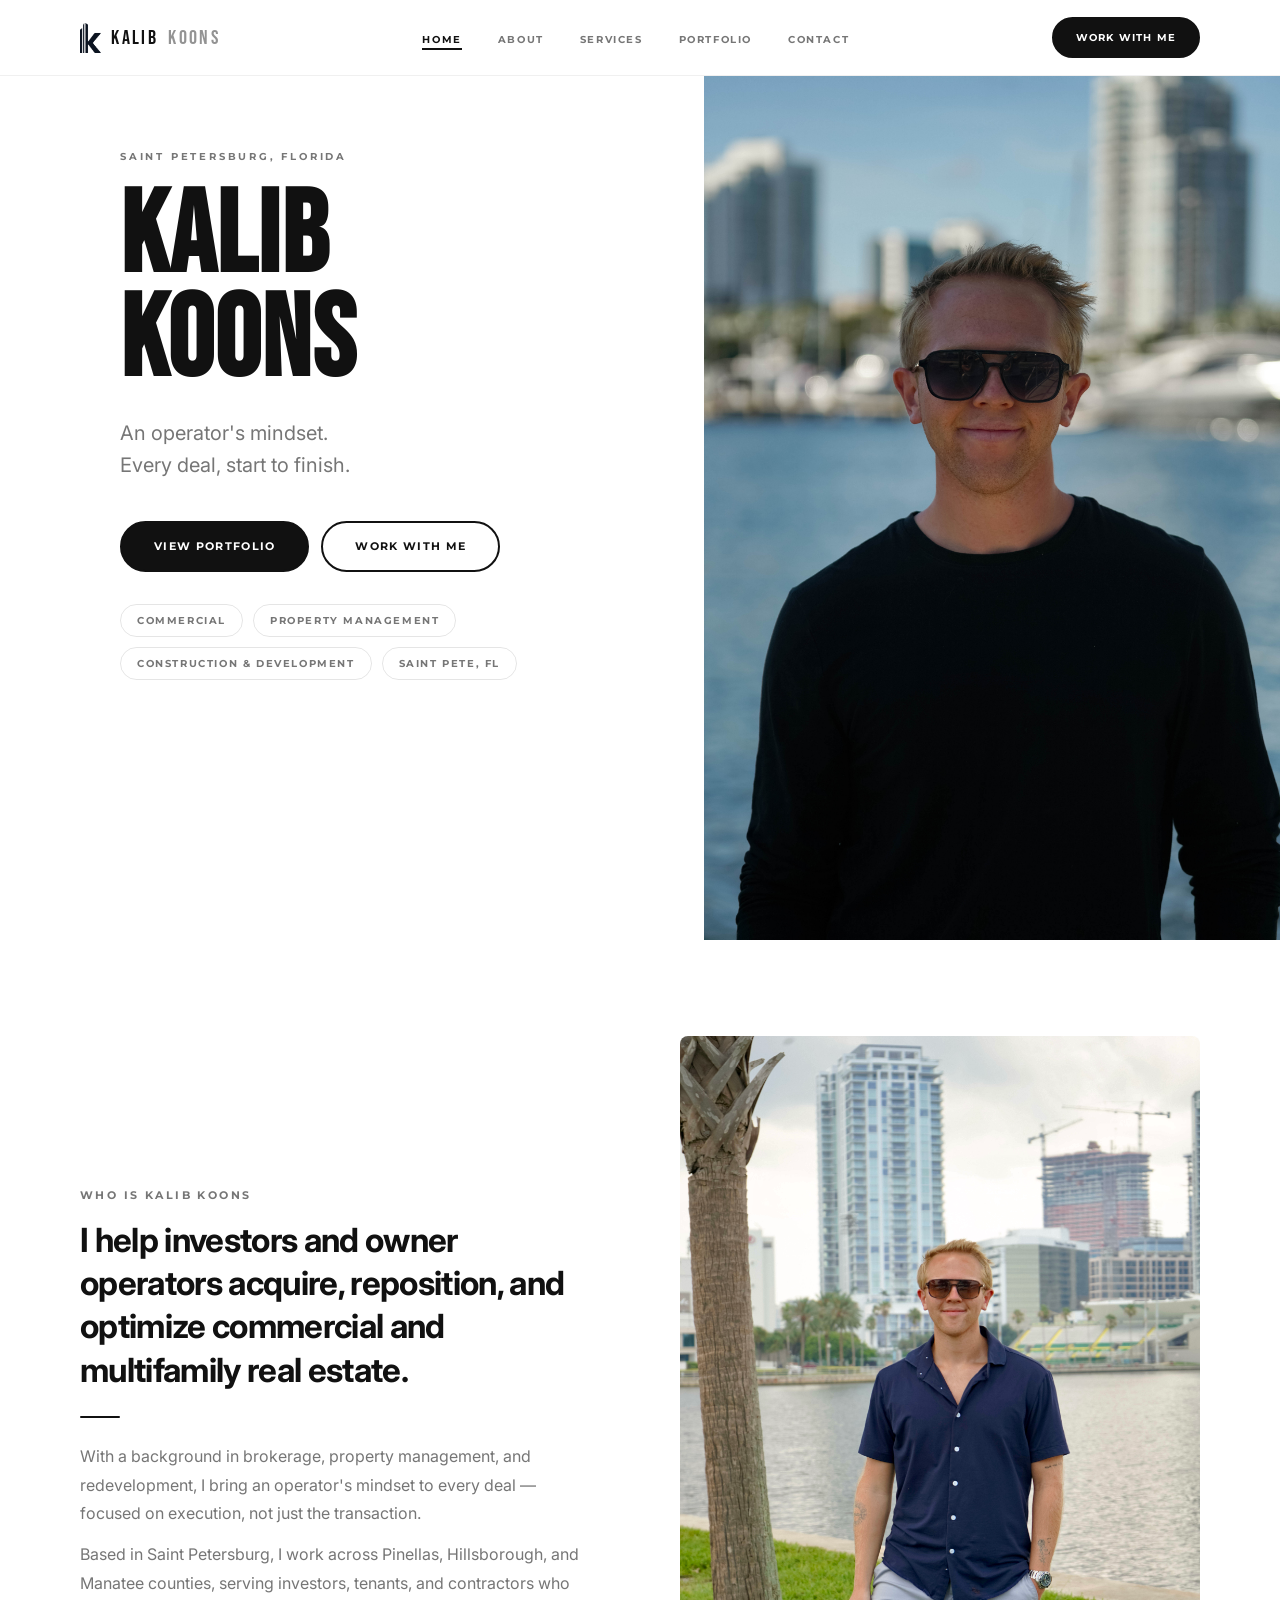
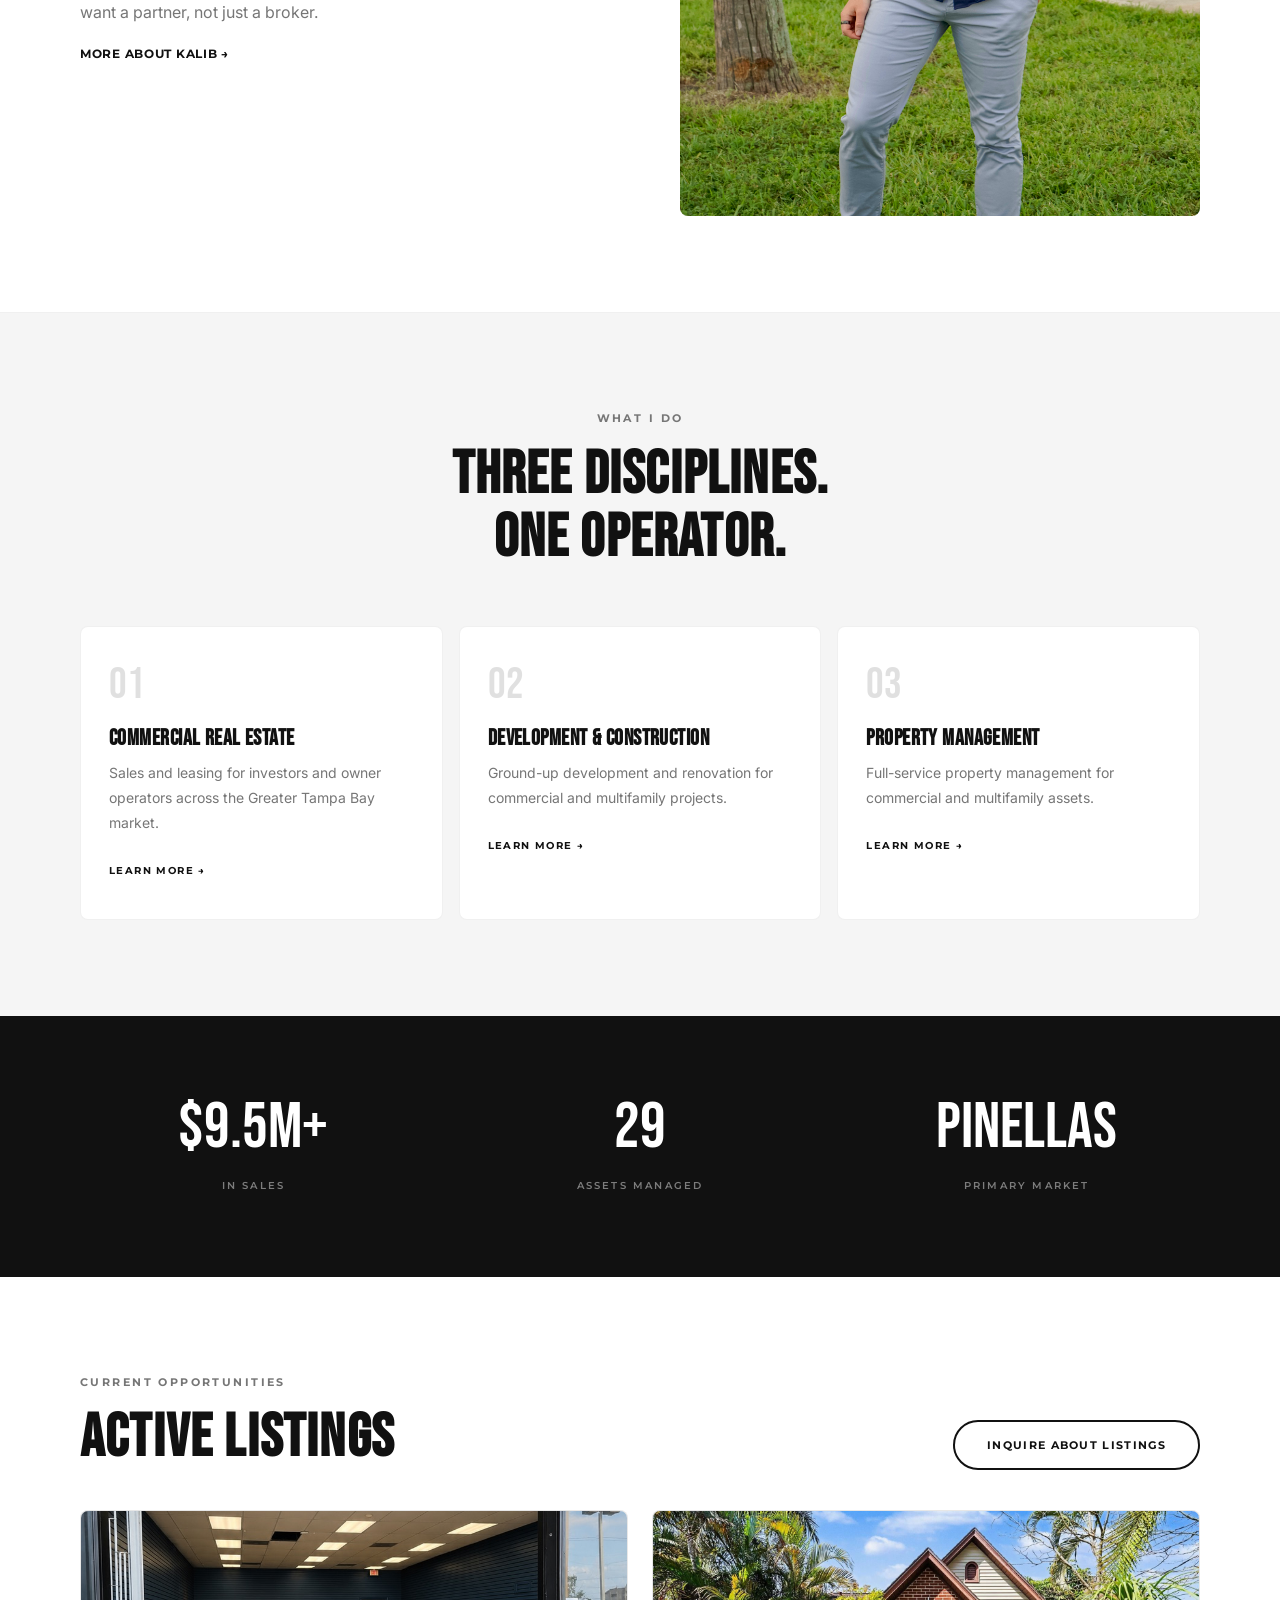
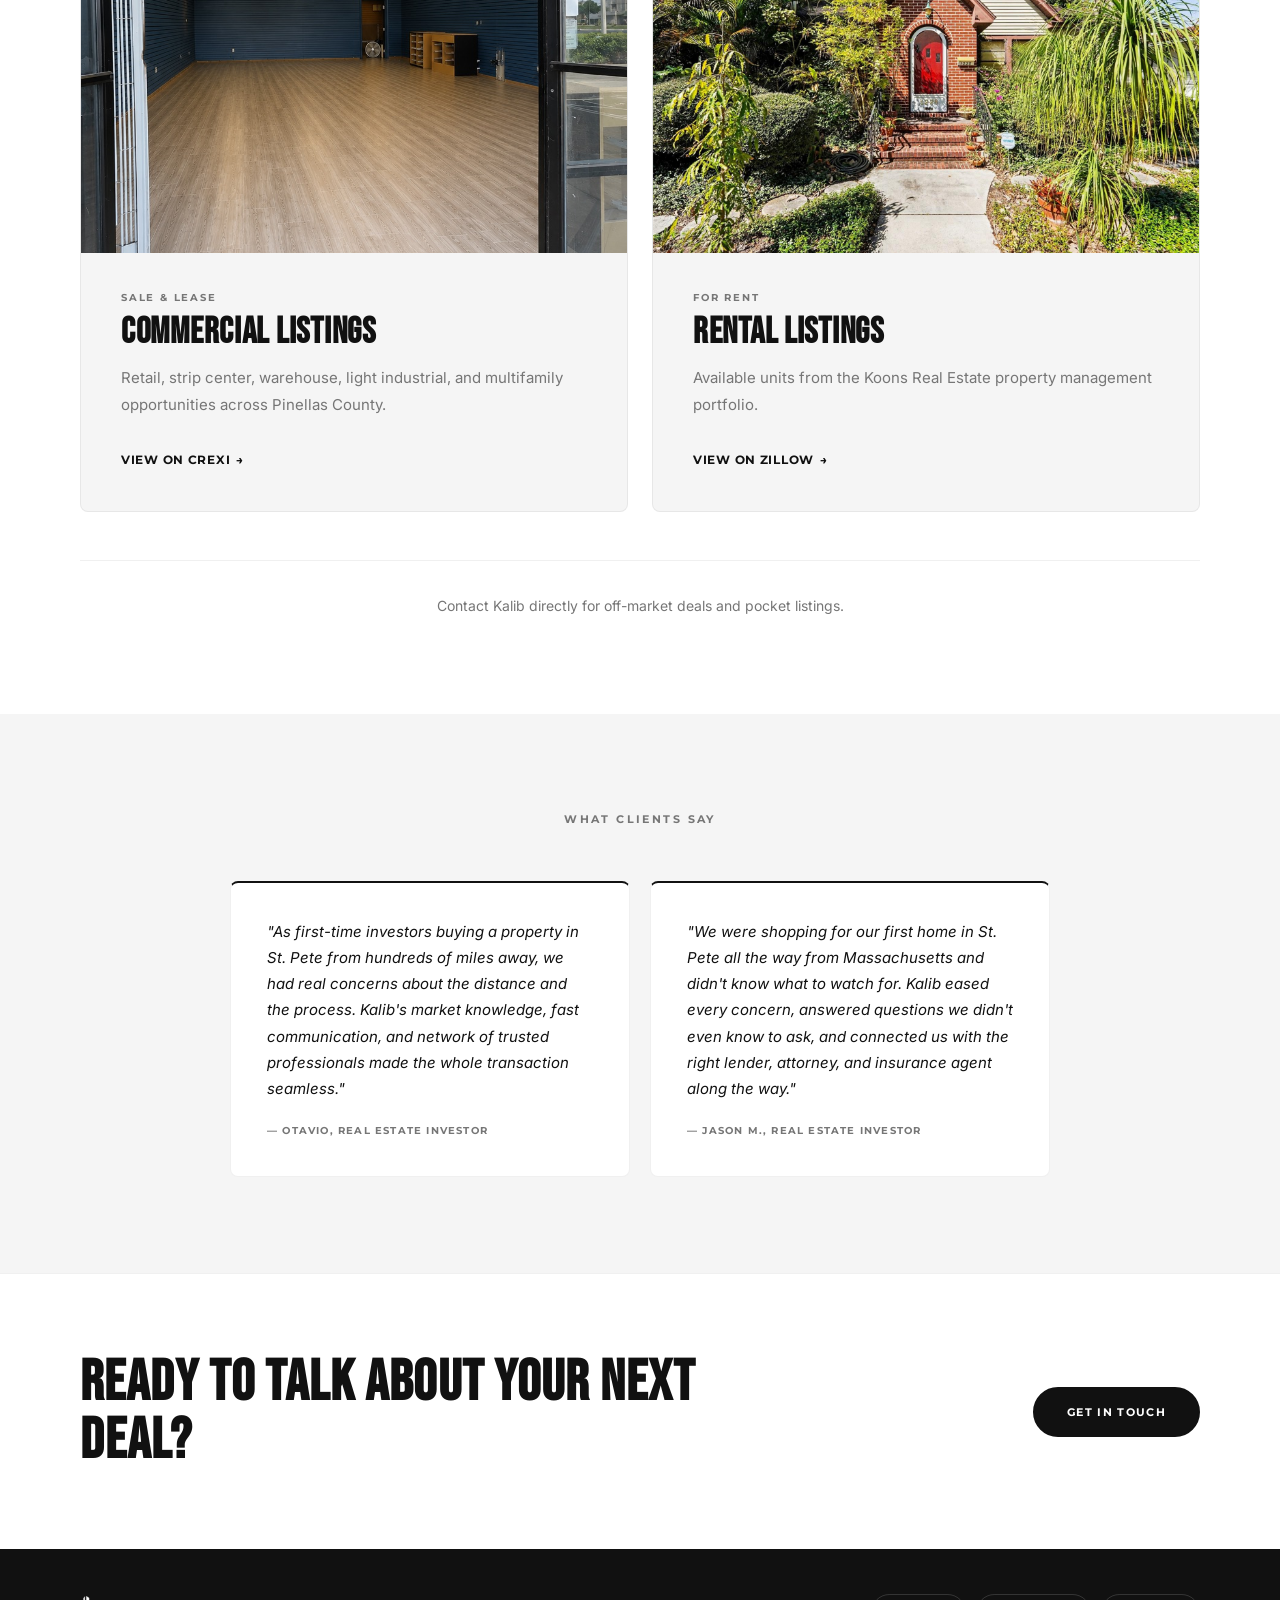
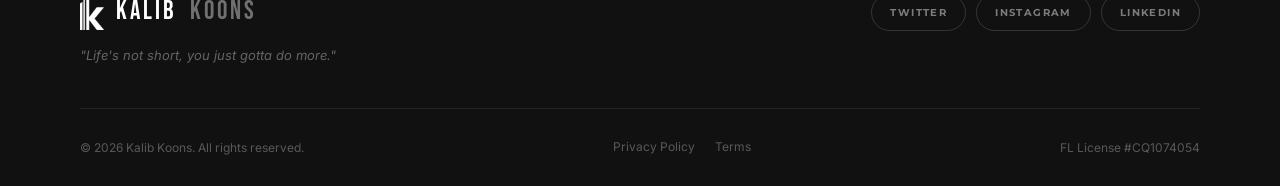
==== commit 00e380f3: "Update homepage sales stat to $9.5M+ Co-Authored-By: Claude Opus 5.5 <noreply@anthropic.com>" ====
--- a/index.html
+++ b/index.html
@@ -10,7 +10,7 @@
   <link href="https://fonts.googleapis.com/css2?family=Bebas+Neue&family=Inter:ital,wght@0,300;0,400;0,500;0,600;0,700;1,300;1,400&family=Montserrat:wght@400;500;600;700&display=swap" rel="stylesheet">
   <link rel="icon" type="image/png" href="images/favicon.png">
   <link rel="apple-touch-icon" href="images/apple-touch-icon.png">
-  <link rel="stylesheet" href="style.css?v=6">
+  <link rel="stylesheet" href="style.css?v=7">
   <link rel="canonical" href="https://kalibkoons.com/">
   <meta property="og:type" content="website">
   <meta property="og:url" content="https://kalibkoons.com/">
@@ -148,7 +148,7 @@
     <div class="container">
       <div class="stats-grid">
         <div class="stat reveal">
-          <span class="stat__number">$7.6M+</span>
+          <span class="stat__number">$9.5M+</span>
           <span class="stat__label">In Sales</span>
         </div>
         <div class="stat reveal">
